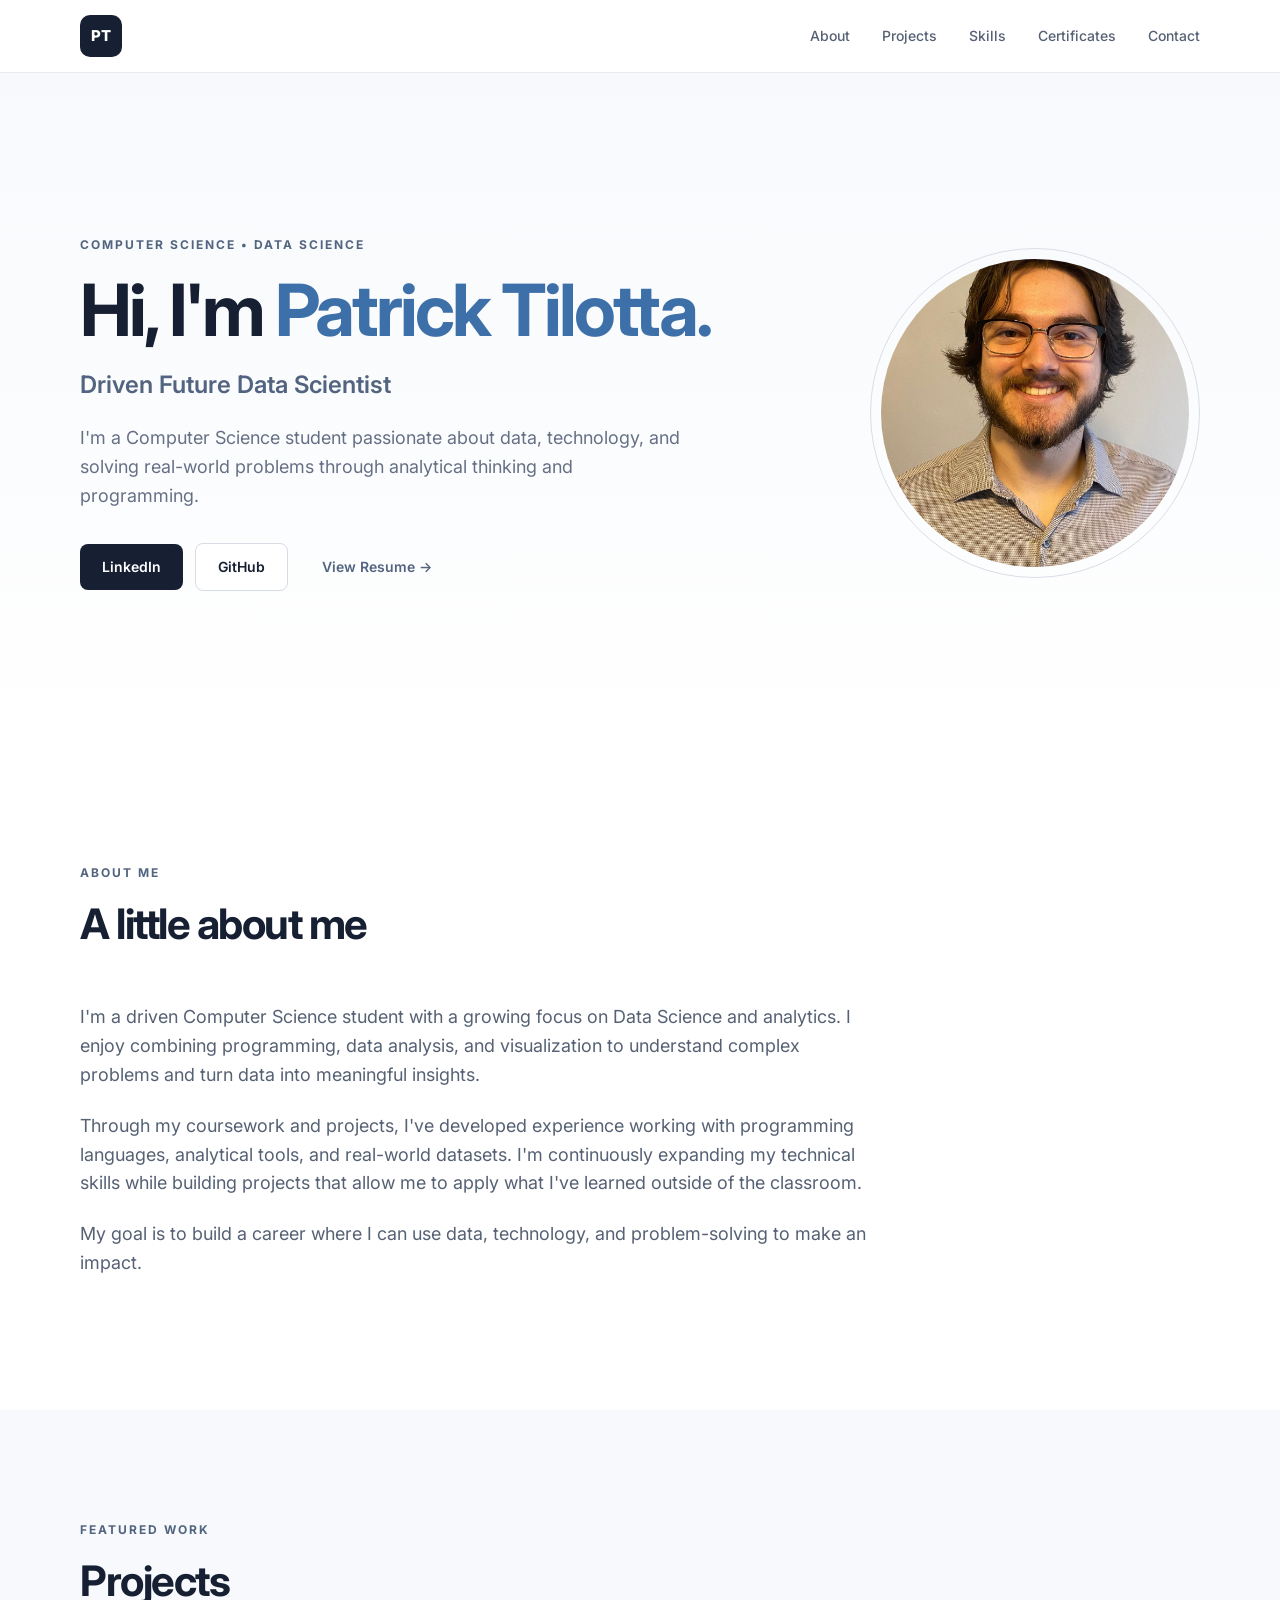
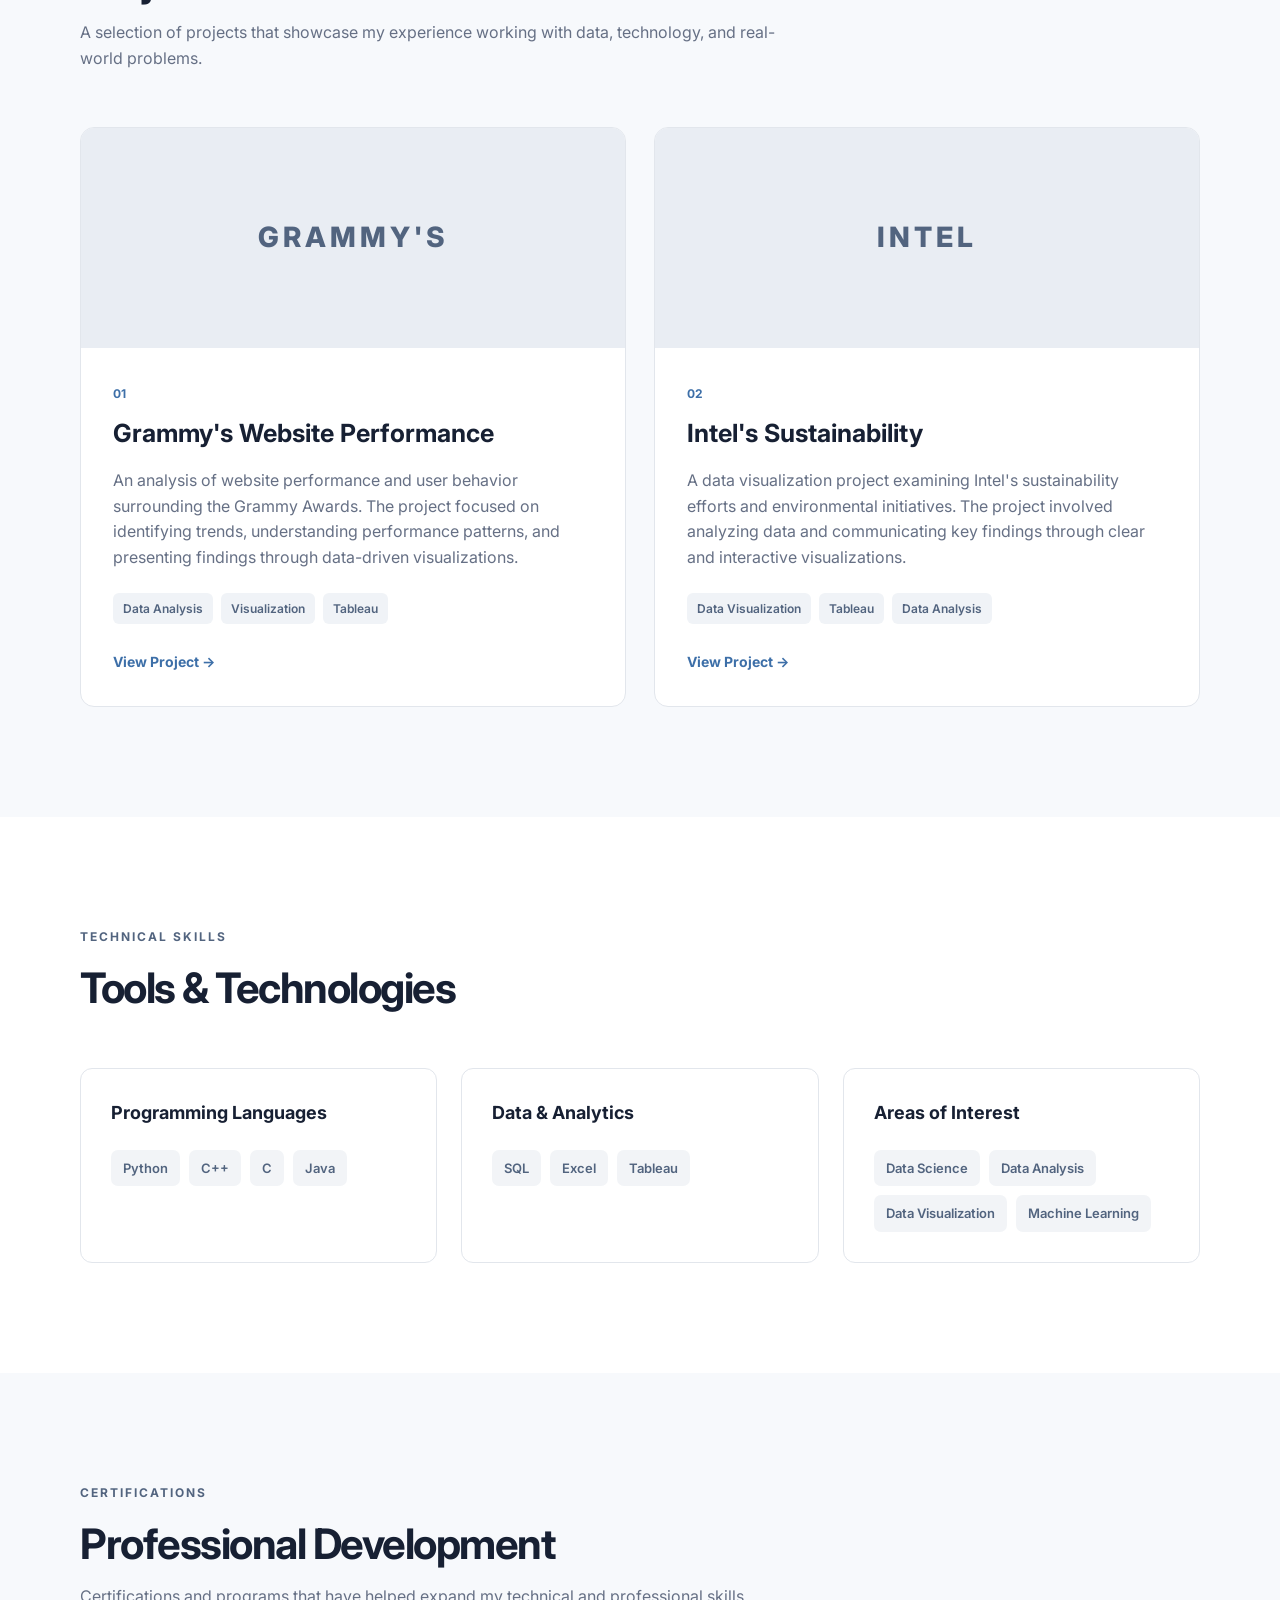
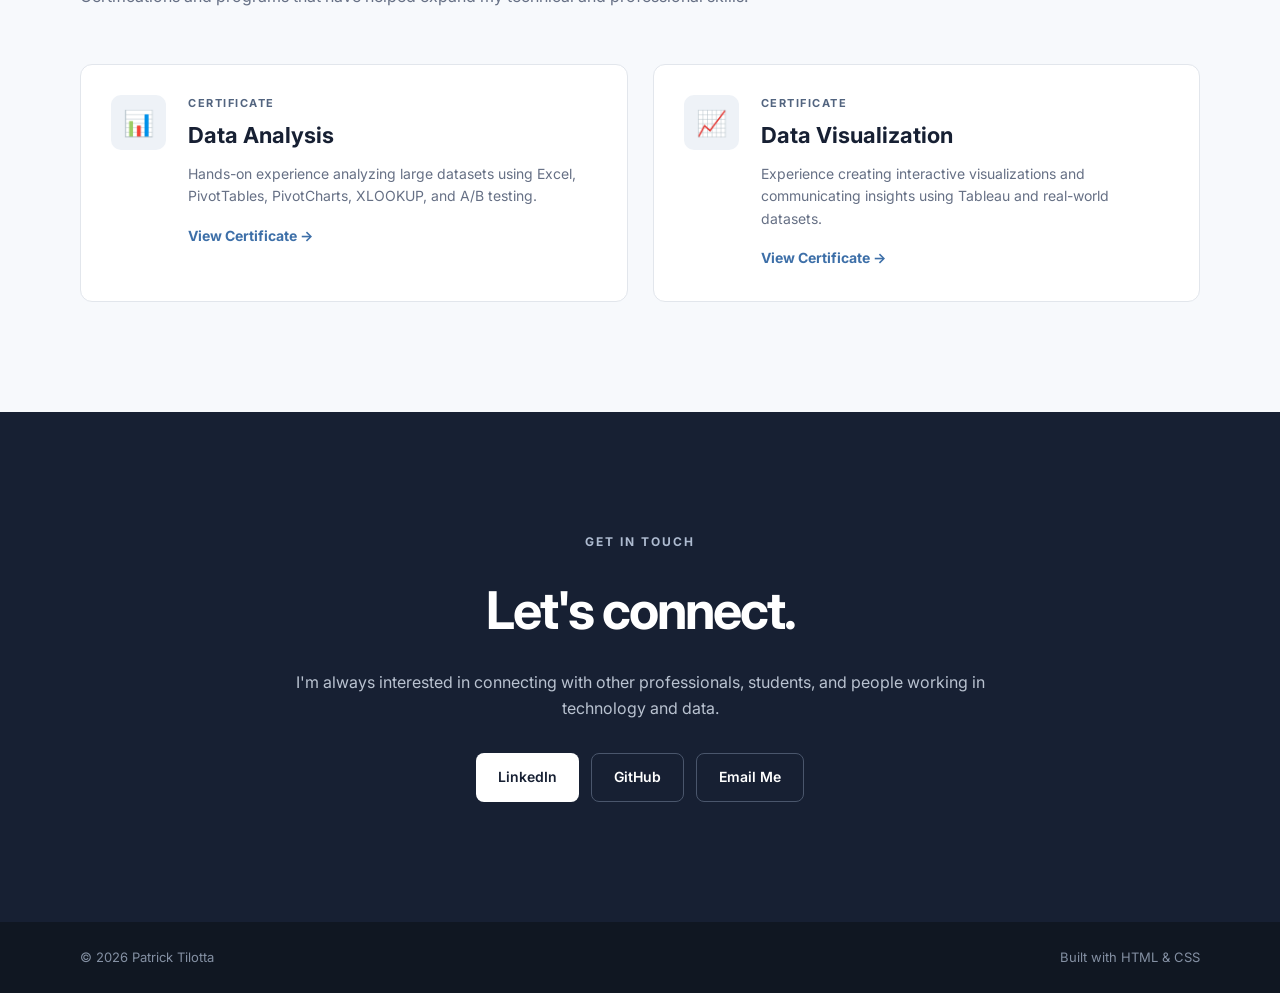
==== index.html @ 6b9a6525 "Fixed LinkedIn links" ====
<!DOCTYPE html>
<html lang="en">
<head>
    <meta charset="UTF-8">
    <meta name="viewport" content="width=device-width, initial-scale=1.0">

    <title>Patrick Tilotta | Future Data Scientist</title>

    <link rel="stylesheet" href="styles.css">

    <!-- Google Font -->
    <link rel="preconnect" href="https://fonts.googleapis.com">
    <link rel="preconnect" href="https://fonts.gstatic.com" crossorigin>
    <link
        href="https://fonts.googleapis.com/css2?family=Inter:wght@400;500;600;700;800&display=swap"
        rel="stylesheet"
    >
</head>

<body>

    <!-- ================= NAVIGATION ================= -->

    <header class="navbar">
        <div class="container nav-container">

            <a href="#home" class="logo">
                PT
            </a>

            <nav>
                <a href="#about">About</a>
                <a href="#projects">Projects</a>
                <a href="#skills">Skills</a>
                <a href="#certificates">Certificates</a>
                <a href="#contact">Contact</a>
            </nav>

        </div>
    </header>


    <main>

        <!-- ================= HERO ================= -->

        <section id="home" class="hero">

            <div class="container hero-container">

                <div class="hero-text">

                    <p class="eyebrow">
                        COMPUTER SCIENCE • DATA SCIENCE
                    </p>

                    <h1>
                        Hi, I'm <span>Patrick Tilotta.</span>
                    </h1>

                    <h2>
                        Driven Future Data Scientist
                    </h2>

                    <p class="hero-description">
                        I'm a Computer Science student passionate about data,
                        technology, and solving real-world problems through
                        analytical thinking and programming.
                    </p>

                    <div class="hero-buttons">

                        <a
                            href="https://www.linkedin.com/in/patrick-louis-tilotta/"
                            target="_blank"
                            class="button primary-button"
                        >
                            LinkedIn
                        </a>

                        <a
                            href="https://github.com/PattyPrograms"
                            target="_blank"
                            class="button secondary-button"
                        >
                            GitHub
                        </a>

                        <a
                            href="YOUR_RESUME_FILE_HERE"
                            target="_blank"
                            class="button text-button"
                        >
                            View Resume →
                        </a>

                    </div>

                </div>


                <!-- PROFILE PHOTO -->

                <div class="profile-container">

                    <div class="profile-ring">

                        <img
                            src="linkedin_Profile_pic.jpg"
                            alt="Patrick Tilotta"
                            class="profile-picture"
                        >

                    </div>

                </div>

            </div>

        </section>


        <!-- ================= ABOUT ================= -->

        <section id="about" class="section">

            <div class="container">

                <div class="section-heading">
                    <p class="section-label">ABOUT ME</p>
                    <h2>A little about me</h2>
                </div>

                <div class="about-content">

                    <p>
                        I'm a driven Computer Science student with a growing
                        focus on Data Science and analytics. I enjoy combining
                        programming, data analysis, and visualization to
                        understand complex problems and turn data into
                        meaningful insights.
                    </p>

                    <p>
                        Through my coursework and projects, I've developed
                        experience working with programming languages,
                        analytical tools, and real-world datasets. I'm
                        continuously expanding my technical skills while
                        building projects that allow me to apply what I've
                        learned outside of the classroom.
                    </p>

                    <p>
                        My goal is to build a career where I can use data,
                        technology, and problem-solving to make an impact.
                    </p>

                </div>

            </div>

        </section>


        <!-- ================= PROJECTS ================= -->

        <section id="projects" class="section projects-section">

            <div class="container">

                <div class="section-heading">

                    <p class="section-label">FEATURED WORK</p>

                    <h2>Projects</h2>

                    <p>
                        A selection of projects that showcase my experience
                        working with data, technology, and real-world problems.
                    </p>

                </div>


                <div class="projects-grid">

                    <!-- PROJECT 1 -->

                    <article class="project-card">

                        <div class="project-image">
                            <div class="project-placeholder">
                                GRAMMY'S
                            </div>
                        </div>

                        <div class="project-content">

                            <span class="project-number">
                                01
                            </span>

                            <h3>
                                Grammy's Website Performance
                            </h3>

                            <p>
                                An analysis of website performance and user
                                behavior surrounding the Grammy Awards.
                                The project focused on identifying trends,
                                understanding performance patterns, and
                                presenting findings through data-driven
                                visualizations.
                            </p>

                            <div class="project-tags">
                                <span>Data Analysis</span>
                                <span>Visualization</span>
                                <span>Tableau</span>
                            </div>

                            <a
                                href="https://1drv.ms/x/c/7c292b704f05200e/IQBtS-e2HvySTpnbSXhNe15jAV7fnZGqDgHYlkeS0c-0PRA?e=Dptwmh"
                                target="_blank"
                                class="project-link"
                            >
                                View Project →
                            </a>

                        </div>

                    </article>


                    <!-- PROJECT 2 -->

                    <article class="project-card">

                        <div class="project-image">
                            <div class="project-placeholder">
                                INTEL
                            </div>
                        </div>

                        <div class="project-content">

                            <span class="project-number">
                                02
                            </span>

                            <h3>
                                Intel's Sustainability
                            </h3>

                            <p>
                                A data visualization project examining Intel's
                                sustainability efforts and environmental
                                initiatives. The project involved analyzing
                                data and communicating key findings through
                                clear and interactive visualizations.
                            </p>

                            <div class="project-tags">
                                <span>Data Visualization</span>
                                <span>Tableau</span>
                                <span>Data Analysis</span>
                            </div>

                            <a
                                href="YOUR_INTEL_PROJECT_LINK_HERE"
                                target="_blank"
                                class="project-link"
                            >
                                View Project →
                            </a>

                        </div>

                    </article>

                </div>

            </div>

        </section>


        <!-- ================= SKILLS ================= -->

        <section id="skills" class="section">

            <div class="container">

                <div class="section-heading">

                    <p class="section-label">
                        TECHNICAL SKILLS
                    </p>

                    <h2>Tools & Technologies</h2>

                </div>


                <div class="skills-grid">

                    <div class="skill-category">

                        <h3>Programming Languages</h3>

                        <div class="skill-list">
                            <span>Python</span>
                            <span>C++</span>
                            <span>C</span>
                            <span>Java</span>
                        </div>

                    </div>


                    <div class="skill-category">

                        <h3>Data & Analytics</h3>

                        <div class="skill-list">
                            <span>SQL</span>
                            <span>Excel</span>
                            <span>Tableau</span>
                        </div>

                    </div>


                    <div class="skill-category">

                        <h3>Areas of Interest</h3>

                        <div class="skill-list">
                            <span>Data Science</span>
                            <span>Data Analysis</span>
                            <span>Data Visualization</span>
                            <span>Machine Learning</span>
                        </div>

                    </div>

                </div>

            </div>

        </section>


        <!-- ================= CERTIFICATES ================= -->

        <section id="certificates" class="section certificates-section">

            <div class="container">

                <div class="section-heading">

                    <p class="section-label">
                        CERTIFICATIONS
                    </p>

                    <h2>Professional Development</h2>

                    <p>
                        Certifications and programs that have helped expand
                        my technical and professional skills.
                    </p>

                </div>


                <div class="certificates-grid">

                    <!-- DATA ANALYSIS -->

                    <div class="certificate-card">

                        <div class="certificate-icon">
                            📊
                        </div>

                        <div>

                            <p class="certificate-type">
                                CERTIFICATE
                            </p>

                            <h3>
                                Data Analysis
                            </h3>

                            <p>
                                Hands-on experience analyzing large datasets
                                using Excel, PivotTables, PivotCharts,
                                XLOOKUP, and A/B testing.
                            </p>

                            <a
                                href="https://www.credential.net/d4e550ae-9095-40c3-ad6a-86f4d28a4209#acc.Ol52i86j"
                                target="_blank"
                                class="certificate-link"
                            >
                                View Certificate →
                            </a>

                        </div>

                    </div>


                    <!-- DATA VISUALIZATION -->

                    <div class="certificate-card">

                        <div class="certificate-icon">
                            📈
                        </div>

                        <div>

                            <p class="certificate-type">
                                CERTIFICATE
                            </p>

                            <h3>
                                Data Visualization
                            </h3>

                            <p>
                                Experience creating interactive visualizations
                                and communicating insights using Tableau and
                                real-world datasets.
                            </p>

                            <a
                                href="https://www.credential.net/2d4aed6c-afa8-4601-994d-ef4af32f390b#acc.orkwEZ9m"
                                target="_blank"
                                class="certificate-link"
                            >
                                View Certificate →
                            </a>

                        </div>

                    </div>

                </div>

            </div>

        </section>


        <!-- ================= CONTACT ================= -->

        <section id="contact" class="contact-section">

            <div class="container contact-container">

                <p class="section-label">
                    GET IN TOUCH
                </p>

                <h2>
                    Let's connect.
                </h2>

                <p>
                    I'm always interested in connecting with other
                    professionals, students, and people working in
                    technology and data.
                </p>

                <div class="contact-buttons">

                    <a
                        href="https://www.linkedin.com/in/patrick-louis-tilotta/"
                        target="_blank"
                        class="button primary-button"
                    >
                        LinkedIn
                    </a>

                    <a
                        href="https://github.com/PattyPrograms"
                        target="_blank"
                        class="button secondary-button"
                    >
                        GitHub
                    </a>

                    <a
                        href="mailto:patricktilotta15@gmail.com"
                        class="button secondary-button"
                    >
                        Email Me
                    </a>

                </div>

            </div>

        </section>

    </main>


    <!-- ================= FOOTER ================= -->

    <footer>

        <div class="container footer-container">

            <p>
                © 2026 Patrick Tilotta
            </p>

            <p>
                Built with HTML & CSS
            </p>

        </div>

    </footer>


</body>
</html>
---- styles.css ----
/* =========================================
   GENERAL
========================================= */

* {
    margin: 0;
    padding: 0;
    box-sizing: border-box;
}

html {
    scroll-behavior: smooth;
}

body {
    font-family: "Inter", sans-serif;
    background: #ffffff;
    color: #172033;
    line-height: 1.6;
}

.container {
    width: min(1120px, 90%);
    margin: 0 auto;
}

a {
    text-decoration: none;
    color: inherit;
}


/* =========================================
   NAVIGATION
========================================= */

.navbar {
    position: sticky;
    top: 0;
    z-index: 1000;

    background: rgba(255, 255, 255, 0.95);
    backdrop-filter: blur(10px);

    border-bottom: 1px solid #e8ebf0;
}

.nav-container {
    height: 72px;

    display: flex;
    align-items: center;
    justify-content: space-between;
}

.logo {
    width: 42px;
    height: 42px;

    display: flex;
    align-items: center;
    justify-content: center;

    background: #172033;
    color: white;

    border-radius: 10px;

    font-size: 15px;
    font-weight: 800;
}

.navbar nav {
    display: flex;
    gap: 32px;
}

.navbar nav a {
    font-size: 14px;
    font-weight: 500;

    color: #566174;

    transition: 0.2s ease;
}

.navbar nav a:hover {
    color: #172033;
}


/* =========================================
   HERO
========================================= */

.hero {
    min-height: 680px;

    display: flex;
    align-items: center;

    background:
        linear-gradient(
            180deg,
            #f7f9fc 0%,
            #ffffff 100%
        );
}

.hero-container {
    display: flex;
    align-items: center;
    justify-content: space-between;

    gap: 80px;
}

.hero-text {
    max-width: 680px;
}

.eyebrow,
.section-label {
    font-size: 12px;
    font-weight: 700;

    letter-spacing: 2px;

    color: #52647f;

    margin-bottom: 18px;
}

.hero h1 {
    font-size: clamp(44px, 6vw, 72px);
    line-height: 1.05;

    letter-spacing: -3px;

    margin-bottom: 18px;
}

.hero h1 span {
    color: #3d6fa8;
}

.hero h2 {
    font-size: 24px;
    font-weight: 600;

    color: #52647f;

    margin-bottom: 20px;
}

.hero-description {
    max-width: 600px;

    font-size: 18px;

    color: #667085;

    margin-bottom: 32px;
}

.hero-buttons {
    display: flex;
    align-items: center;
    flex-wrap: wrap;

    gap: 12px;
}


/* =========================================
   BUTTONS
========================================= */

.button {
    display: inline-flex;

    align-items: center;
    justify-content: center;

    padding: 12px 22px;

    border-radius: 8px;

    font-size: 14px;
    font-weight: 600;

    transition: 0.2s ease;
}

.primary-button {
    background: #172033;
    color: white;
}

.primary-button:hover {
    transform: translateY(-2px);
    background: #27344d;
}

.secondary-button {
    border: 1px solid #d7dce4;
    background: white;
}

.secondary-button:hover {
    transform: translateY(-2px);
    border-color: #172033;
}

.text-button {
    color: #52647f;
}

.text-button:hover {
    color: #172033;
}


/* =========================================
   PROFILE PHOTO
========================================= */

.profile-container {
    flex-shrink: 0;
}

.profile-ring {
    width: 330px;
    height: 330px;

    padding: 10px;

    border: 1px solid #d9dee7;

    border-radius: 50%;
}

.profile-picture {
    width: 100%;
    height: 100%;

    object-fit: cover;

    border-radius: 50%;

    background: #e9edf3;
}


/* =========================================
   SECTIONS
========================================= */

.section {
    padding: 110px 0;
}

.section-heading {
    max-width: 700px;

    margin-bottom: 55px;
}

.section-heading h2 {
    font-size: 42px;

    line-height: 1.15;

    letter-spacing: -1.5px;

    margin-bottom: 15px;
}

.section-heading > p:not(.section-label) {
    color: #667085;
}


/* =========================================
   ABOUT
========================================= */

.about-content {
    max-width: 800px;

    font-size: 18px;

    color: #566174;
}

.about-content p {
    margin-bottom: 22px;
}


/* =========================================
   PROJECTS
========================================= */

.projects-section {
    background: #f7f9fc;
}

.projects-grid {
    display: grid;

    grid-template-columns: repeat(2, 1fr);

    gap: 28px;
}

.project-card {
    background: white;

    border: 1px solid #e2e6ec;

    border-radius: 14px;

    overflow: hidden;

    transition: 0.25s ease;
}

.project-card:hover {
    transform: translateY(-5px);

    border-color: #cdd4df;

    box-shadow: 0 15px 35px rgba(23, 32, 51, 0.08);
}

.project-image {
    height: 220px;

    background: #e9edf3;

    display: flex;
    align-items: center;
    justify-content: center;
}

.project-placeholder {
    font-size: 28px;
    font-weight: 800;

    letter-spacing: 4px;

    color: #52647f;
}

.project-content {
    padding: 32px;
}

.project-number {
    font-size: 12px;

    font-weight: 700;

    color: #3d6fa8;
}

.project-content h3 {
    font-size: 25px;

    margin: 8px 0 15px;
}

.project-content p {
    color: #667085;

    margin-bottom: 22px;
}

.project-tags {
    display: flex;

    flex-wrap: wrap;

    gap: 8px;

    margin-bottom: 25px;
}

.project-tags span {
    padding: 6px 10px;

    background: #f0f3f7;

    border-radius: 6px;

    font-size: 12px;

    font-weight: 600;

    color: #52647f;
}

.project-link,
.certificate-link {
    font-size: 14px;

    font-weight: 700;

    color: #3d6fa8;
}

.project-link:hover,
.certificate-link:hover {
    text-decoration: underline;
}


/* =========================================
   SKILLS
========================================= */

.skills-grid {
    display: grid;

    grid-template-columns: repeat(3, 1fr);

    gap: 24px;
}

.skill-category {
    padding: 30px;

    border: 1px solid #e2e6ec;

    border-radius: 12px;
}

.skill-category h3 {
    font-size: 18px;

    margin-bottom: 22px;
}

.skill-list {
    display: flex;

    flex-wrap: wrap;

    gap: 9px;
}

.skill-list span {
    padding: 8px 12px;

    border-radius: 7px;

    background: #f2f4f7;

    font-size: 13px;

    font-weight: 600;

    color: #52647f;
}


/* =========================================
   CERTIFICATES
========================================= */

.certificates-section {
    background: #f7f9fc;
}

.certificates-grid {
    display: grid;

    grid-template-columns: repeat(2, 1fr);

    gap: 25px;
}

.certificate-card {
    display: flex;

    gap: 22px;

    padding: 30px;

    background: white;

    border: 1px solid #e2e6ec;

    border-radius: 12px;
}

.certificate-icon {
    width: 55px;
    height: 55px;

    flex-shrink: 0;

    display: flex;

    align-items: center;
    justify-content: center;

    background: #eef2f7;

    border-radius: 10px;

    font-size: 25px;
}

.certificate-type {
    font-size: 11px;

    font-weight: 700;

    letter-spacing: 1.5px;

    color: #52647f;

    margin-bottom: 5px;
}

.certificate-card h3 {
    font-size: 22px;

    margin-bottom: 10px;
}

.certificate-card p:not(.certificate-type) {
    color: #667085;

    font-size: 14px;

    margin-bottom: 15px;
}


/* =========================================
   CONTACT
========================================= */

.contact-section {
    padding: 120px 0;

    background: #172033;

    color: white;

    text-align: center;
}

.contact-container {
    max-width: 750px;
}

.contact-section .section-label {
    color: #aebbd0;
}

.contact-section h2 {
    font-size: 52px;

    letter-spacing: -2px;

    margin-bottom: 18px;
}

.contact-section > .container > p:not(.section-label) {
    color: #b9c2d0;

    margin-bottom: 32px;
}

.contact-buttons {
    display: flex;

    justify-content: center;

    flex-wrap: wrap;

    gap: 12px;
}

.contact-section .primary-button {
    background: white;

    color: #172033;
}

.contact-section .secondary-button {
    background: transparent;

    border-color: #4a566c;

    color: white;
}

.contact-section .secondary-button:hover {
    border-color: white;
}


/* =========================================
   FOOTER
========================================= */

footer {
    background: #101722;

    color: #8490a3;

    padding: 25px 0;
}

.footer-container {
    display: flex;

    justify-content: space-between;

    align-items: center;

    font-size: 13px;
}


/* =========================================
   RESPONSIVE DESIGN
========================================= */

@media (max-width: 850px) {

    .navbar nav {
        display: none;
    }

    .hero {
        padding: 80px 0;
    }

    .hero-container {
        flex-direction: column-reverse;

        text-align: center;

        gap: 45px;
    }

    .hero-buttons {
        justify-content: center;
    }

    .profile-ring {
        width: 250px;
        height: 250px;
    }

    .projects-grid,
    .certificates-grid {
        grid-template-columns: 1fr;
    }

    .skills-grid {
        grid-template-columns: 1fr;
    }

    .section-heading {
        margin-bottom: 40px;
    }

}


@media (max-width: 550px) {

    .section {
        padding: 80px 0;
    }

    .hero h1 {
        letter-spacing: -2px;
    }

    .hero h2 {
        font-size: 20px;
    }

    .hero-description {
        font-size: 16px;
    }

    .section-heading h2 {
        font-size: 34px;
    }

    .project-content {
        padding: 25px;
    }

    .certificate-card {
        flex-direction: column;
    }

    .contact-section h2 {
        font-size: 40px;
    }

    .footer-container {
        flex-direction: column;

        gap: 8px;

        text-align: center;
    }

}
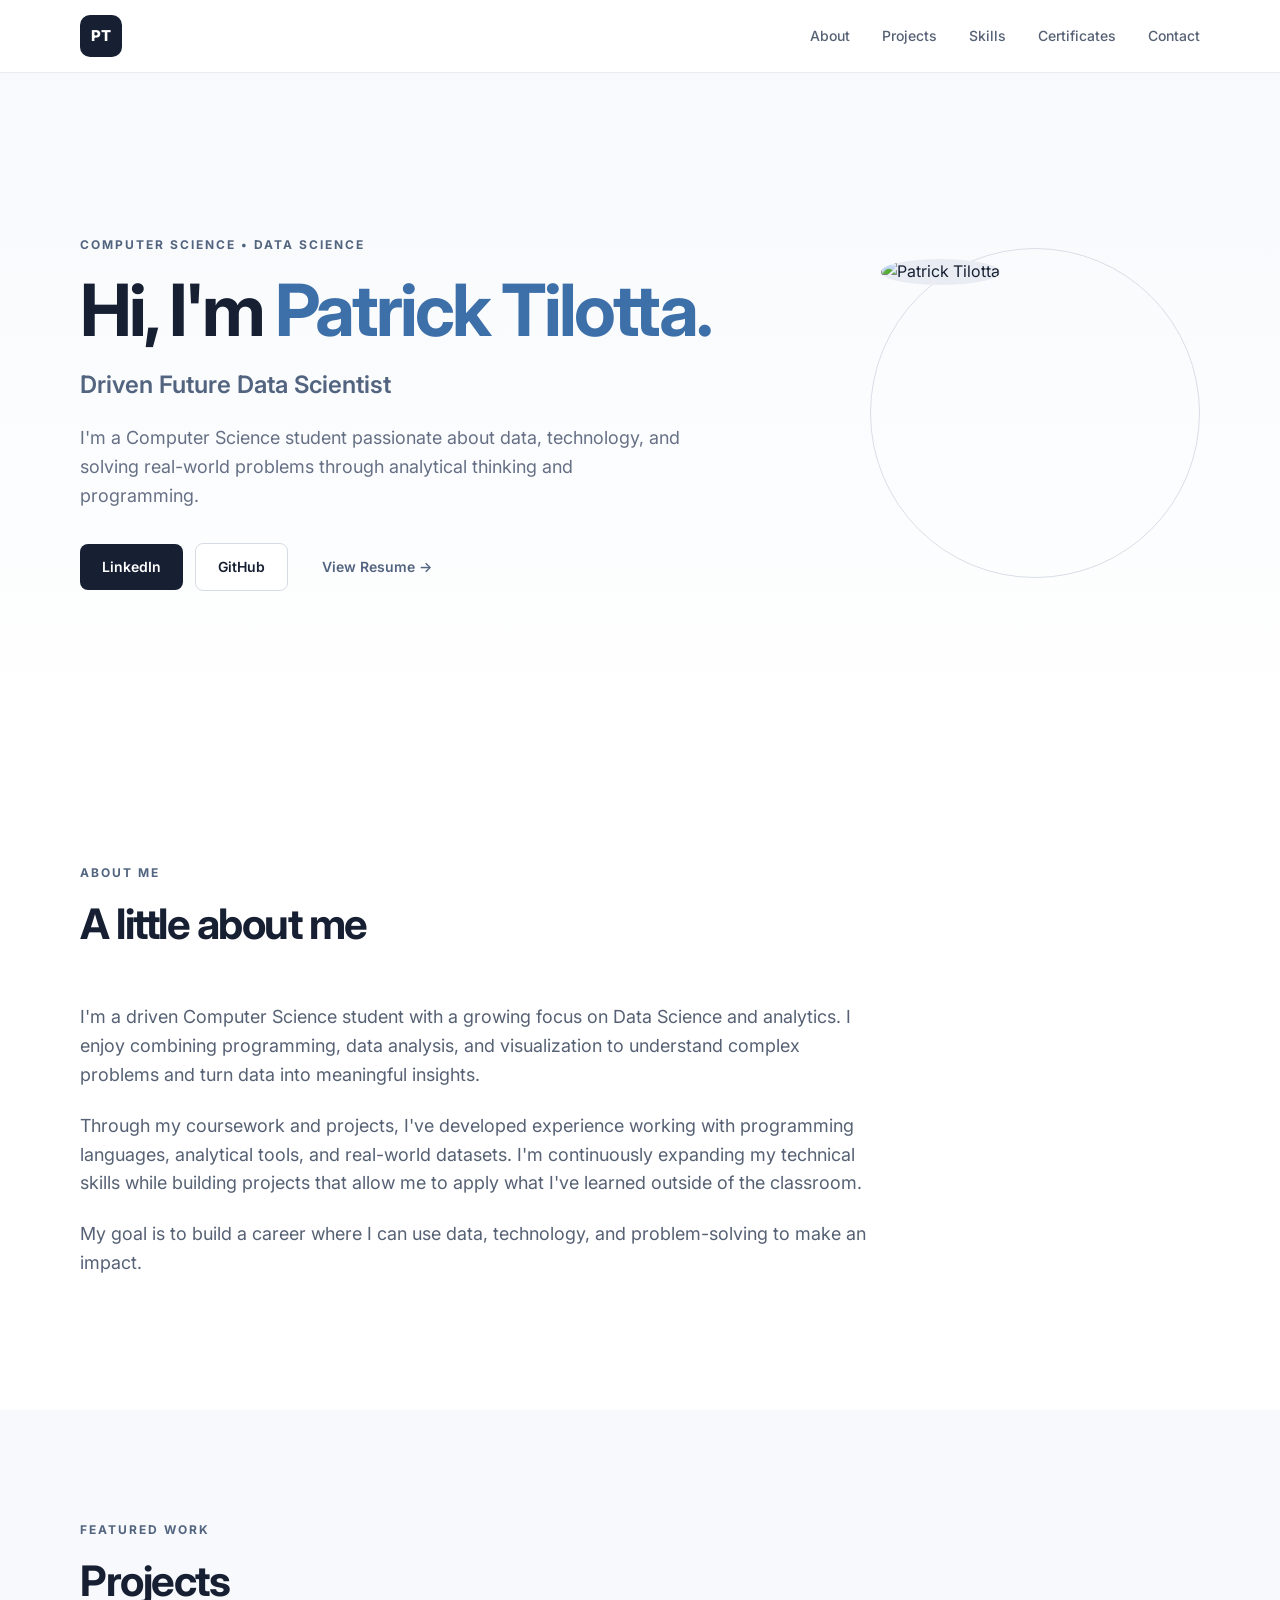
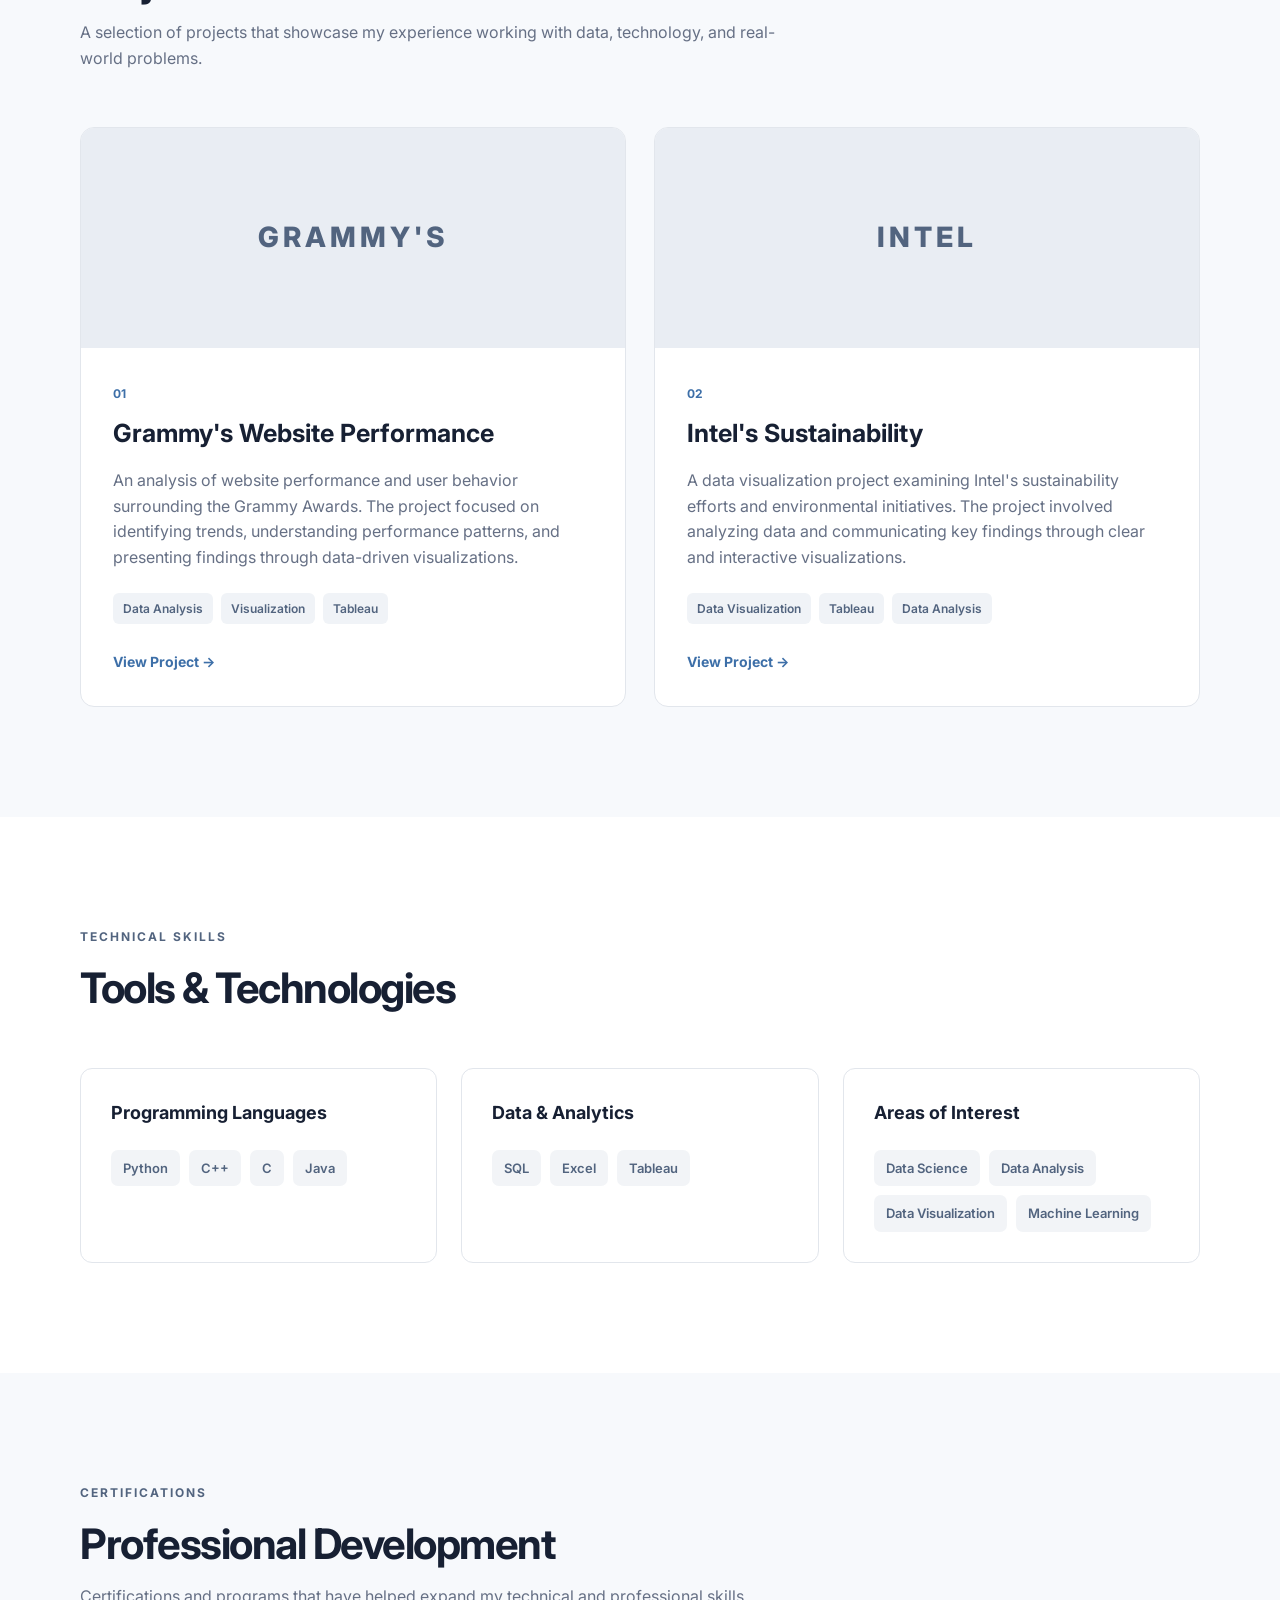
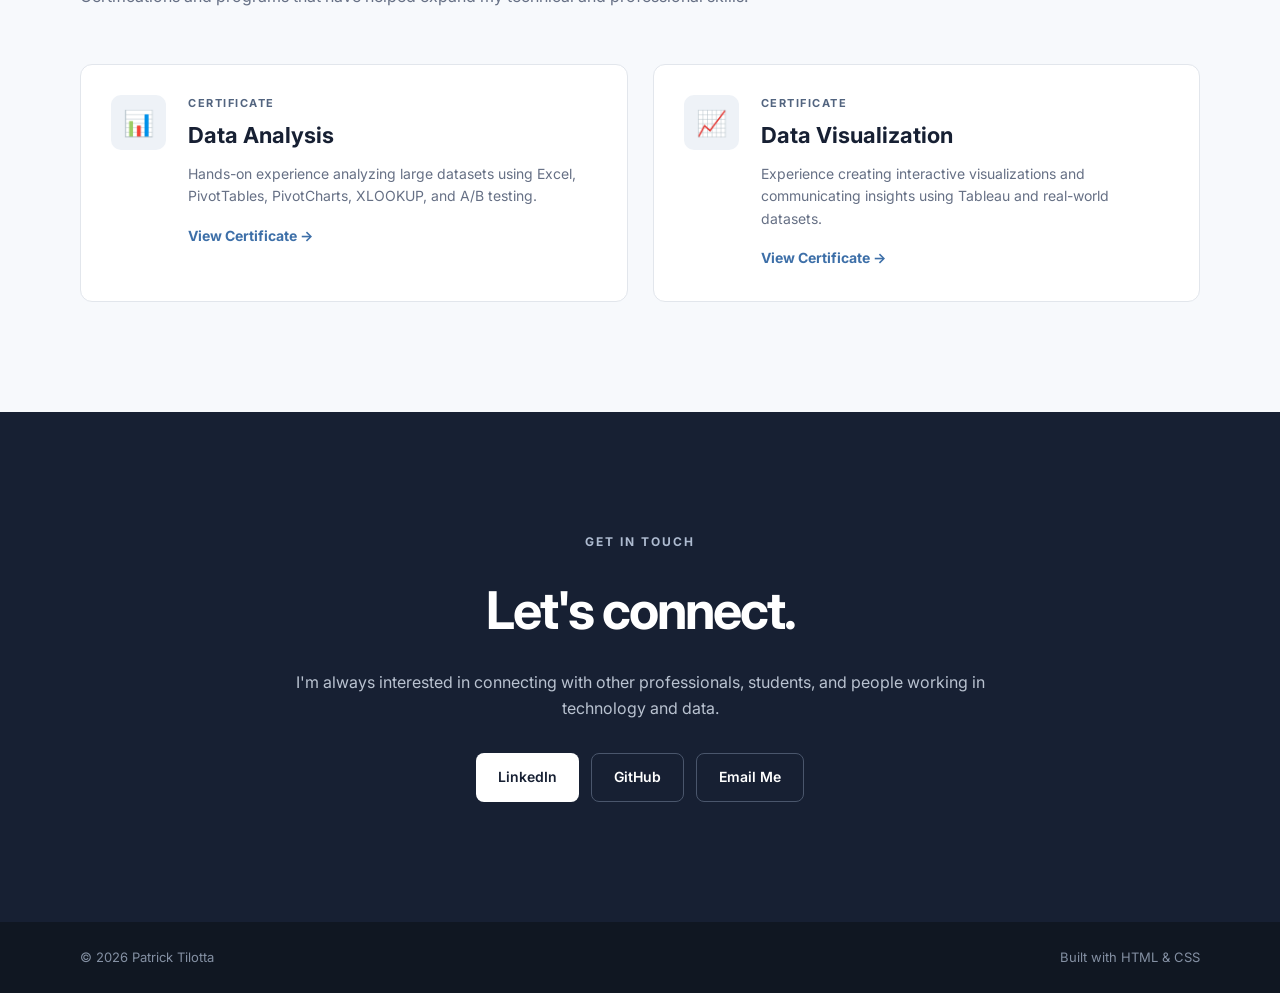
==== commit 9d932a09: "Editing picture attempt1" ====
--- a/index.html
+++ b/index.html
@@ -106,7 +106,7 @@
                     <div class="profile-ring">
 
                         <img
-                            src="linkedin_Profile_pic.jpg"
+                            src="c:\Users\patri\OneDrive\Documents\linked-in-profile-pic-resized-75-75.png"
                             alt="Patrick Tilotta"
                             class="profile-picture"
                         >
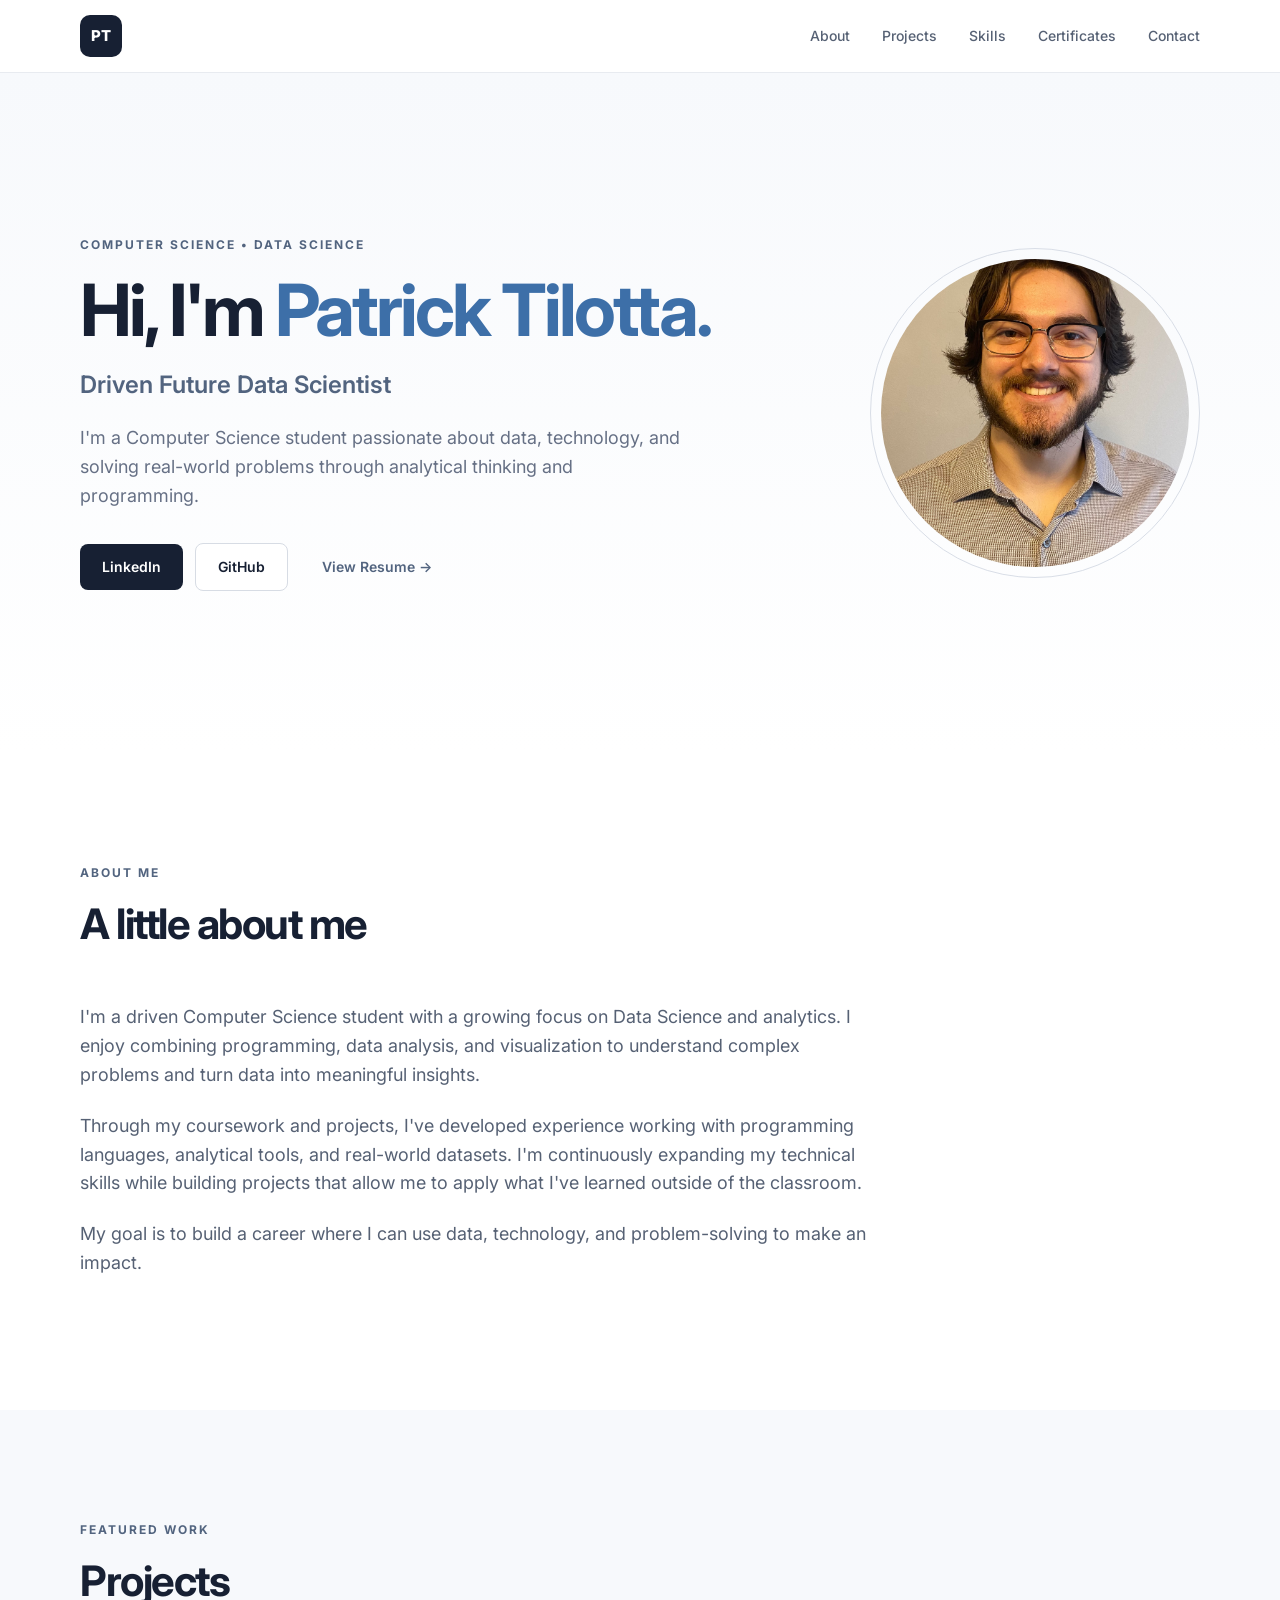
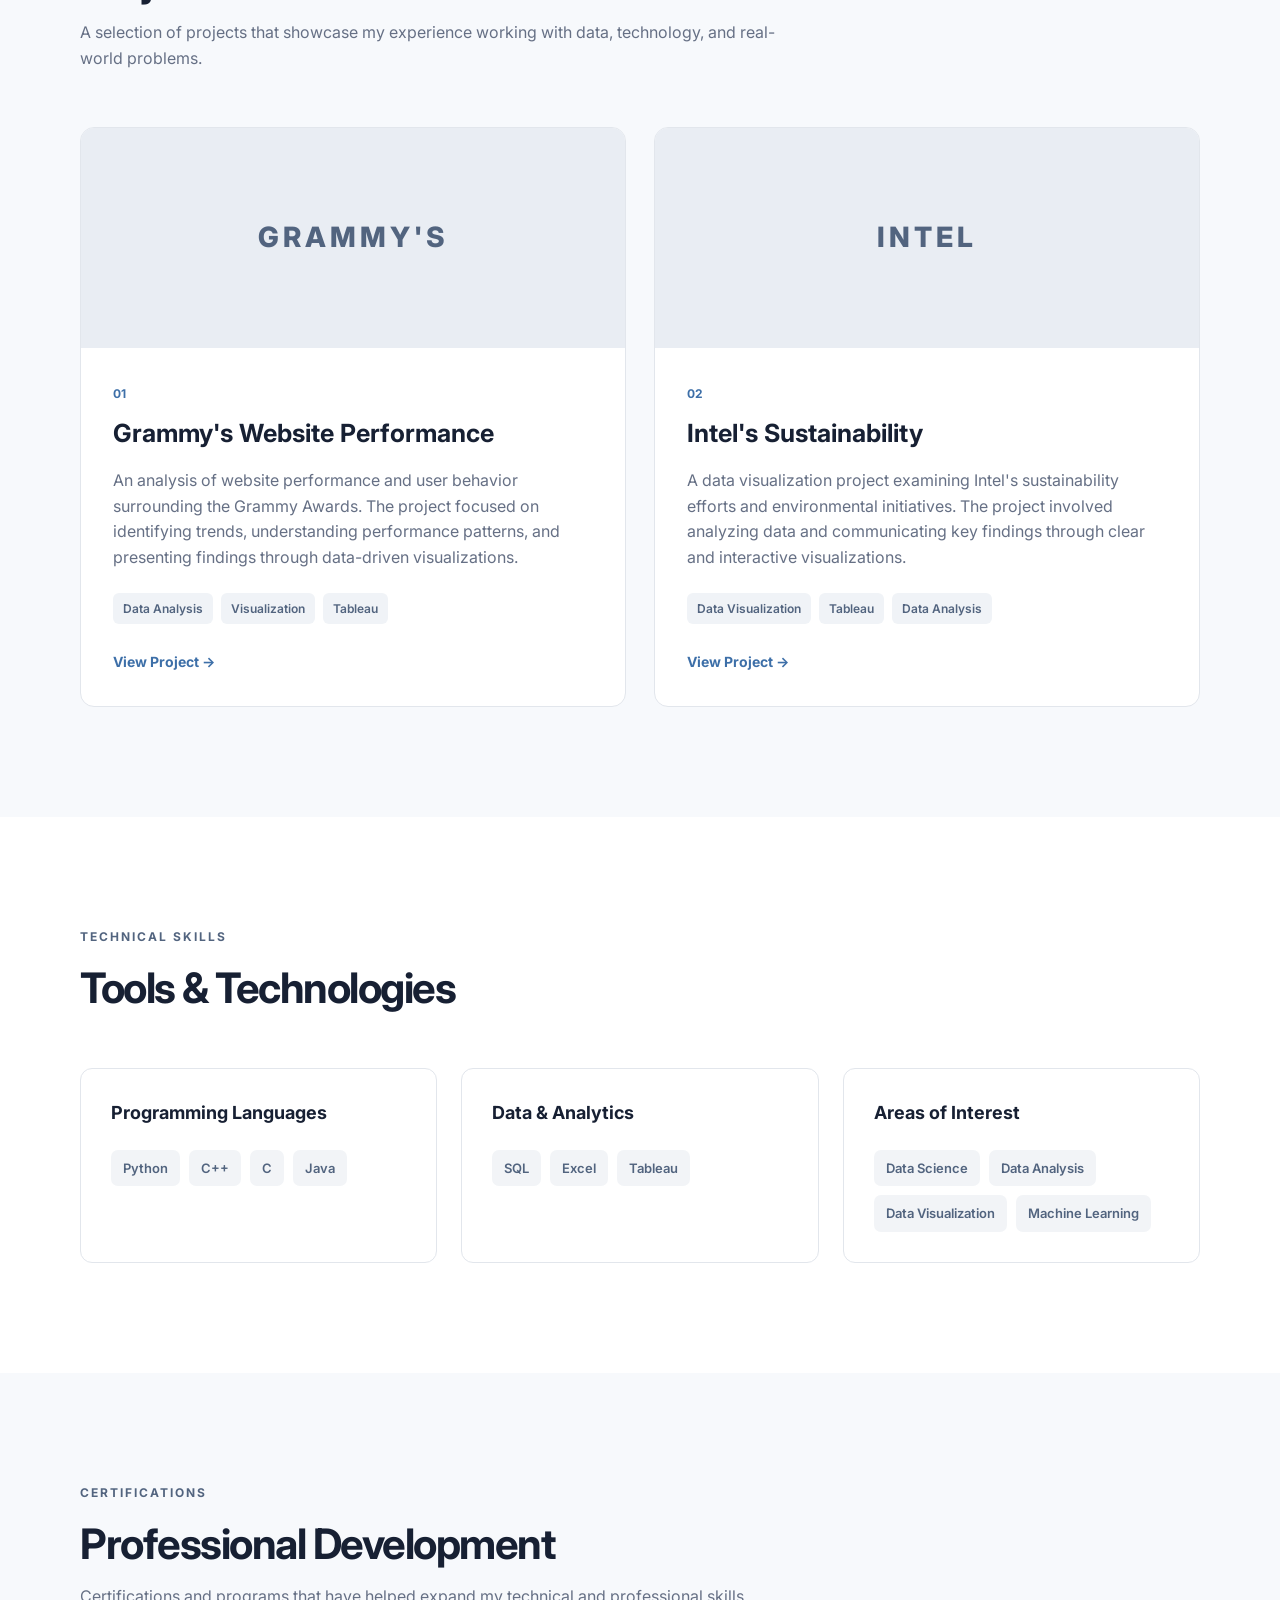
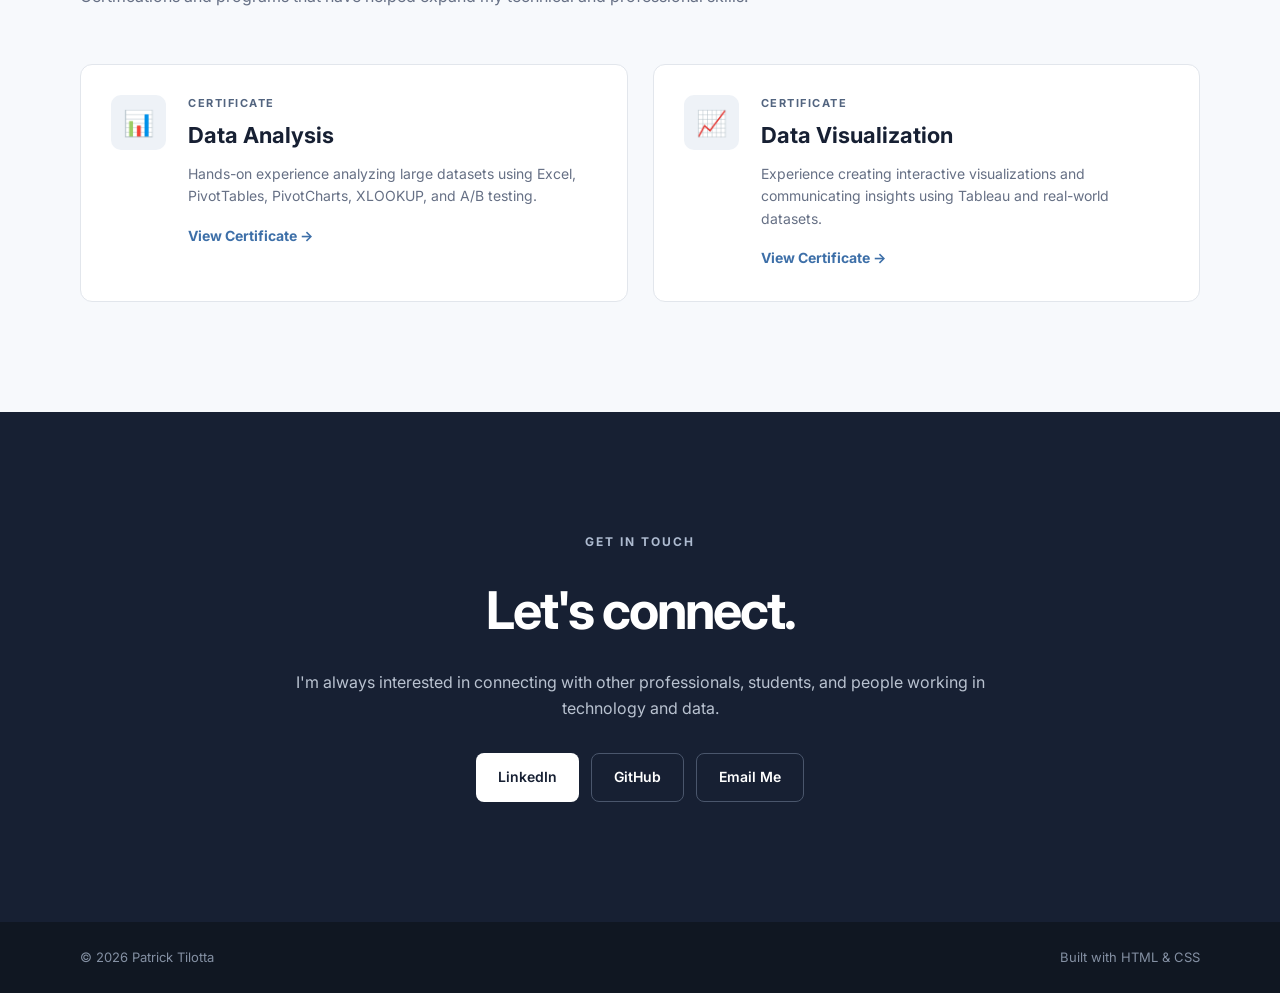
==== commit 358ba570: "Editing picture attempt2" ====
--- a/index.html
+++ b/index.html
@@ -106,7 +106,7 @@
                     <div class="profile-ring">
 
                         <img
-                            src="c:\Users\patri\OneDrive\Documents\linked-in-profile-pic-resized-75-75.png"
+                            src="linked-in-profile-pic-resized-75-75.png"
                             alt="Patrick Tilotta"
                             class="profile-picture"
                         >
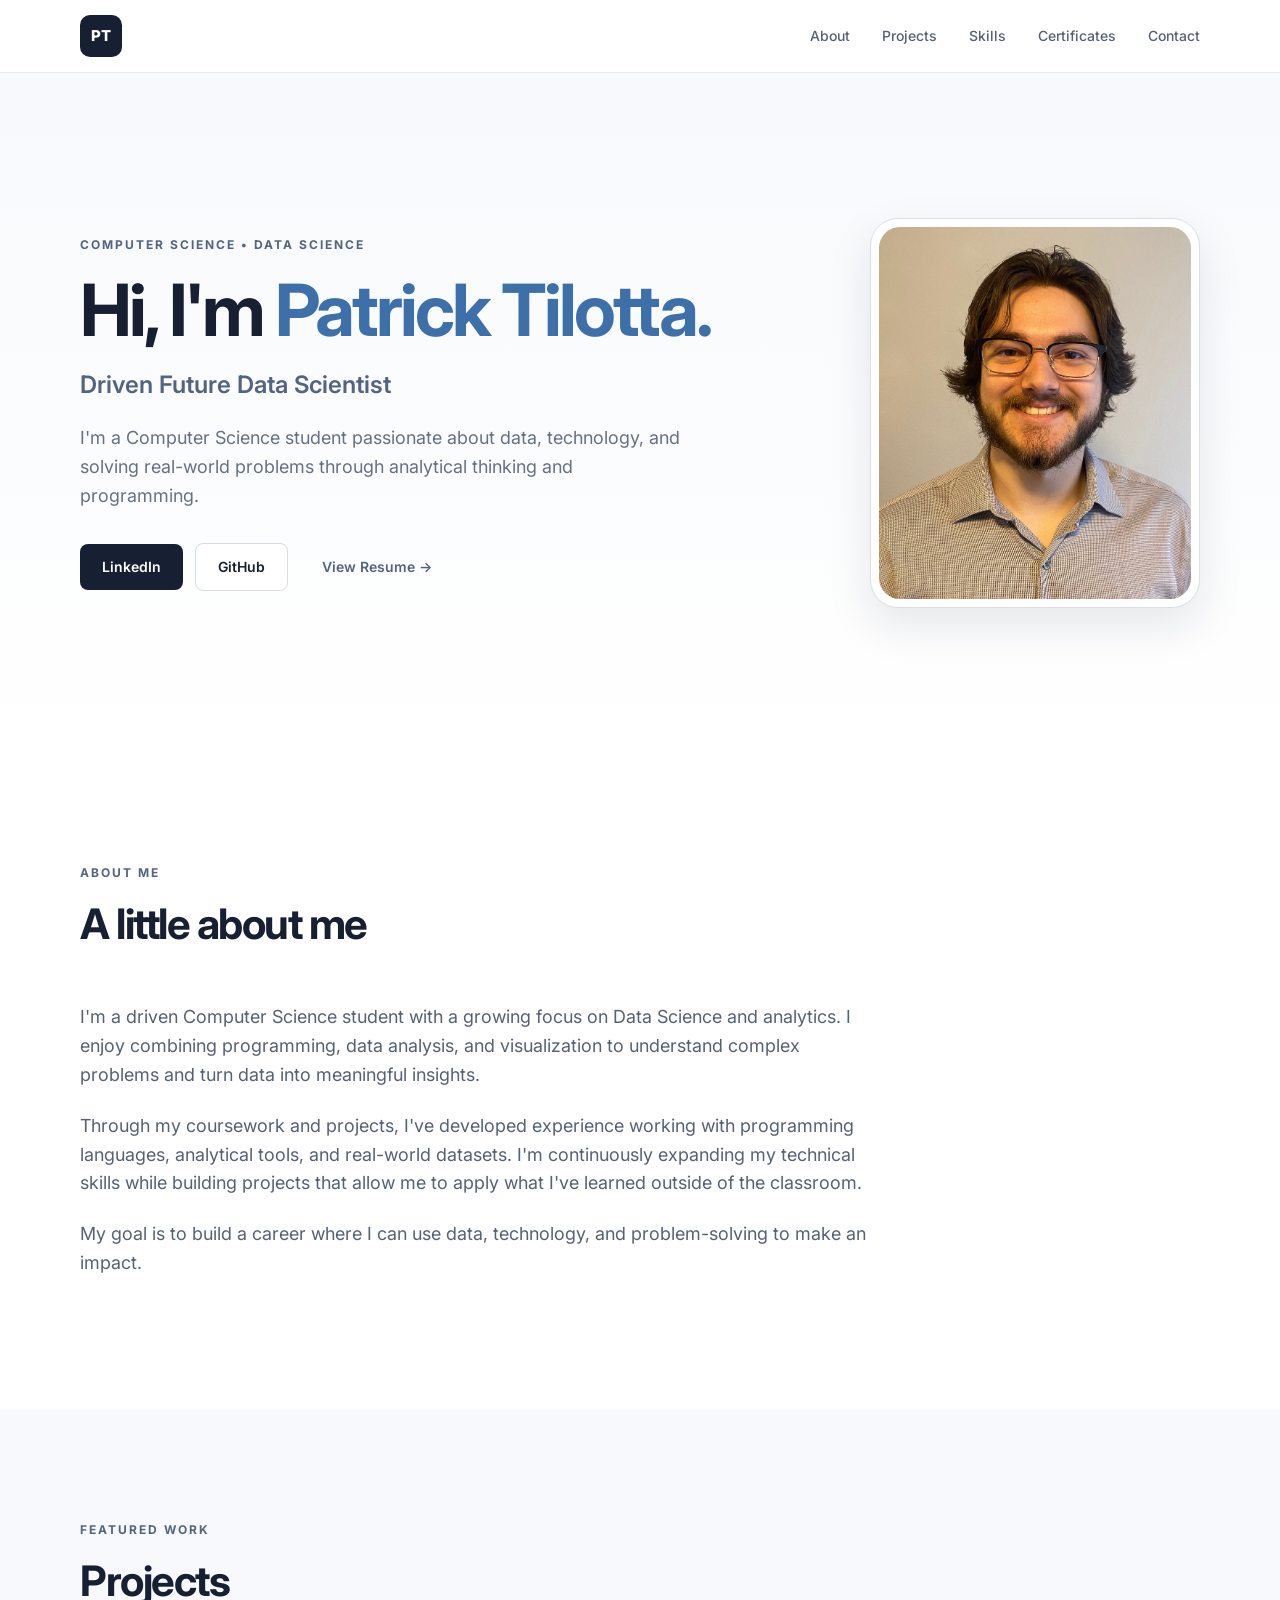
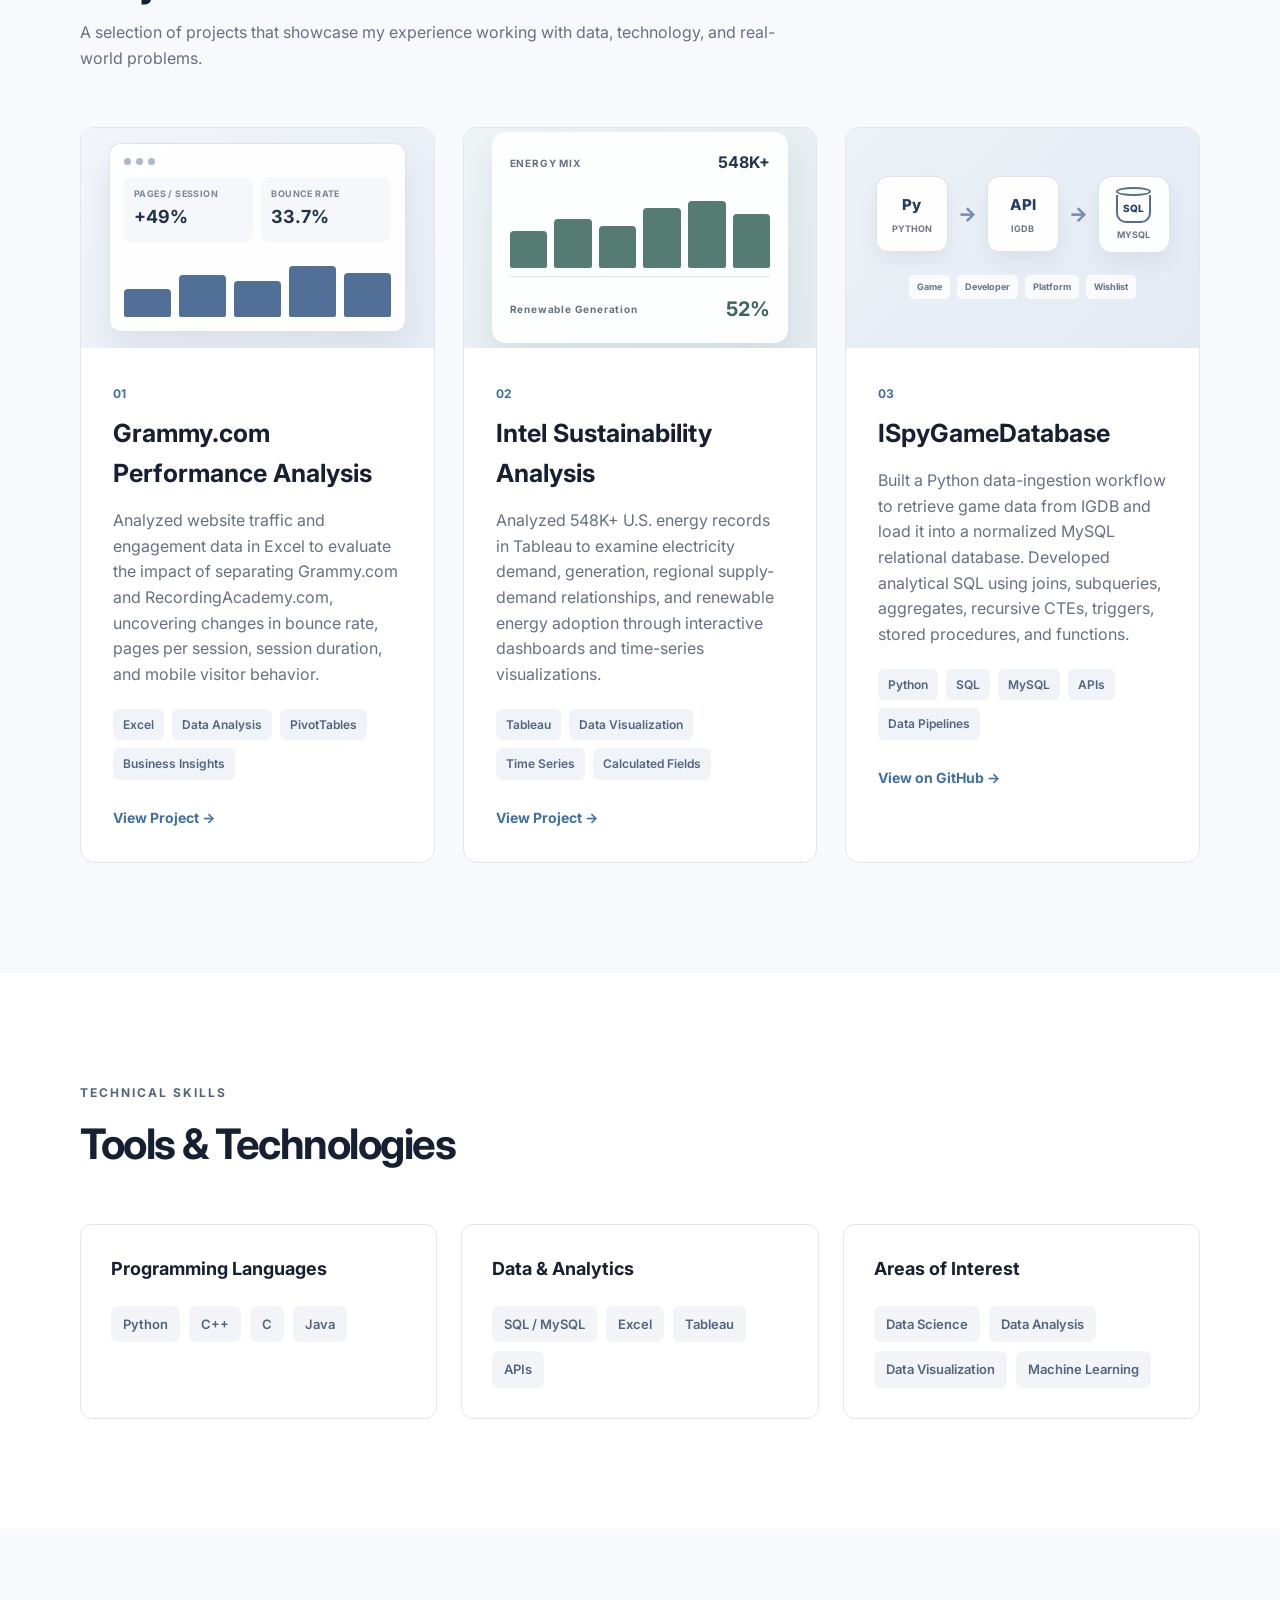
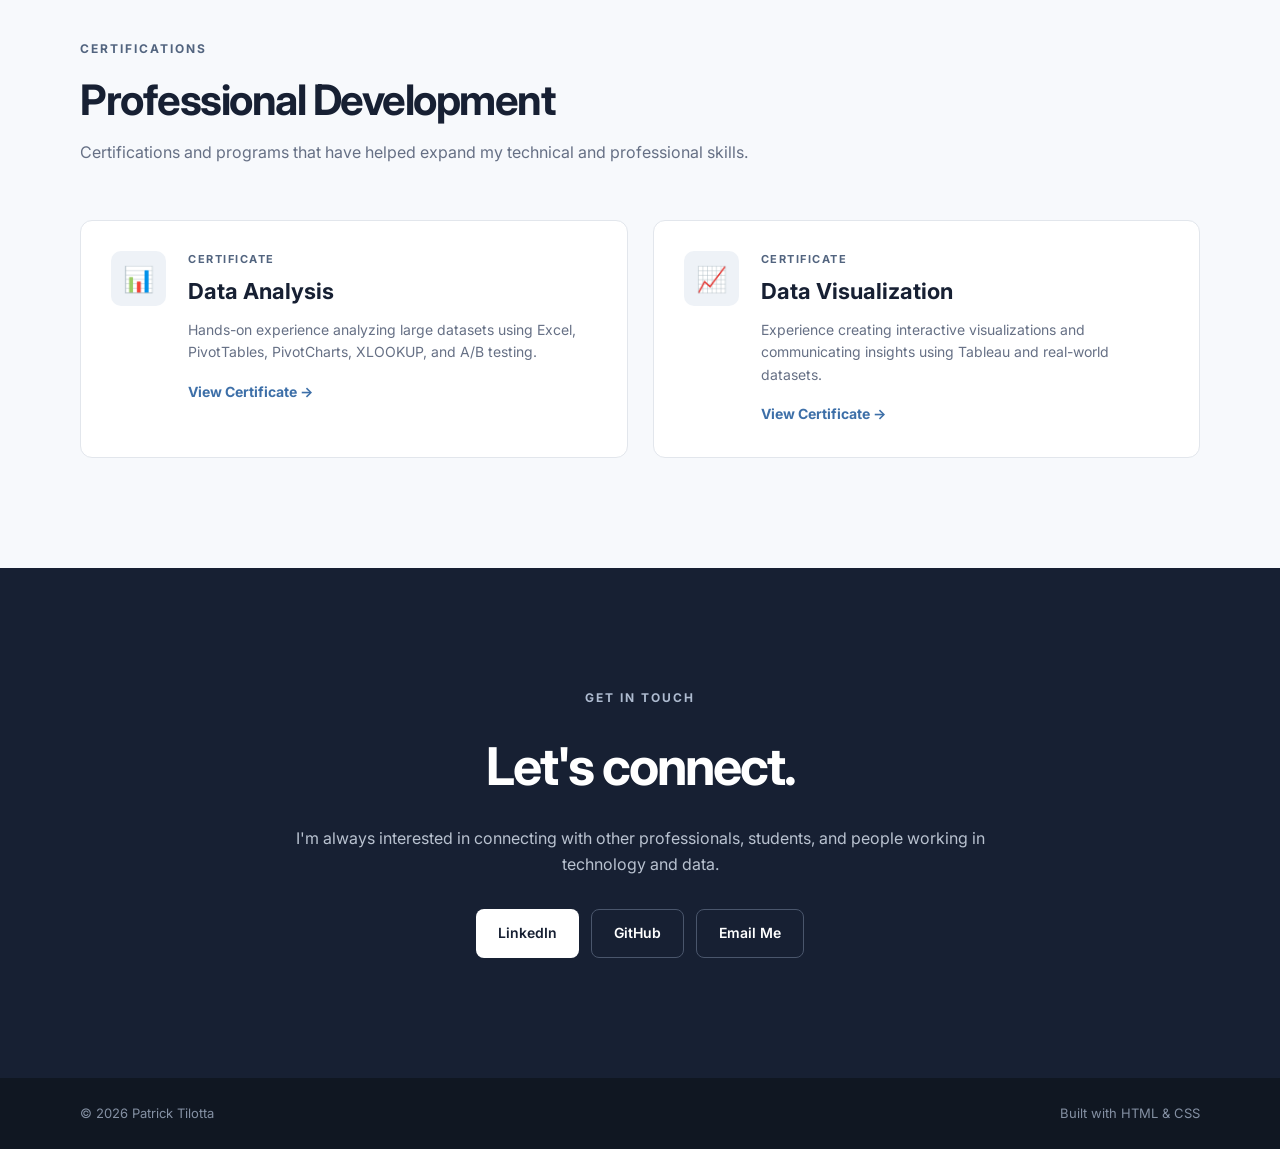
==== commit 0ab091c9: "Updated index, styles. Removed alop jpgs" ====
--- a/index.html
+++ b/index.html
@@ -87,7 +87,7 @@
                         </a>
 
                         <a
-                            href="YOUR_RESUME_FILE_HERE"
+                            href="Patrick_Tilotta_General_Resume.pdf"
                             target="_blank"
                             class="button text-button"
                         >
@@ -188,40 +188,54 @@
 
                     <article class="project-card">
 
-                        <div class="project-image">
-                            <div class="project-placeholder">
-                                GRAMMY'S
+                        <div class="project-image project-visual grammy-visual" aria-hidden="true">
+                            <div class="visual-window">
+                                <div class="visual-window-bar">
+                                    <span></span><span></span><span></span>
+                                </div>
+                                <div class="metric-row">
+                                    <div class="metric-card">
+                                        <small>Pages / Session</small>
+                                        <strong>+49%</strong>
+                                    </div>
+                                    <div class="metric-card">
+                                        <small>Bounce Rate</small>
+                                        <strong>33.7%</strong>
+                                    </div>
+                                </div>
+                                <div class="mini-bars">
+                                    <span style="--bar: 46%"></span>
+                                    <span style="--bar: 68%"></span>
+                                    <span style="--bar: 58%"></span>
+                                    <span style="--bar: 82%"></span>
+                                    <span style="--bar: 72%"></span>
+                                </div>
                             </div>
                         </div>
 
                         <div class="project-content">
 
-                            <span class="project-number">
-                                01
-                            </span>
-
-                            <h3>
-                                Grammy's Website Performance
-                            </h3>
+                            <span class="project-number">01</span>
+
+                            <h3>Grammy.com Performance Analysis</h3>
 
                             <p>
-                                An analysis of website performance and user
-                                behavior surrounding the Grammy Awards.
-                                The project focused on identifying trends,
-                                understanding performance patterns, and
-                                presenting findings through data-driven
-                                visualizations.
+                                Analyzed website traffic and engagement data in Excel to evaluate the impact of
+                                separating Grammy.com and RecordingAcademy.com, uncovering changes in bounce rate,
+                                pages per session, session duration, and mobile visitor behavior.
                             </p>
 
                             <div class="project-tags">
+                                <span>Excel</span>
                                 <span>Data Analysis</span>
-                                <span>Visualization</span>
-                                <span>Tableau</span>
+                                <span>PivotTables</span>
+                                <span>Business Insights</span>
                             </div>
 
                             <a
                                 href="https://1drv.ms/x/c/7c292b704f05200e/IQBtS-e2HvySTpnbSXhNe15jAV7fnZGqDgHYlkeS0c-0PRA?e=Dptwmh"
                                 target="_blank"
+                                rel="noopener noreferrer"
                                 class="project-link"
                             >
                                 View Project →
@@ -236,42 +250,117 @@
 
                     <article class="project-card">
 
-                        <div class="project-image">
-                            <div class="project-placeholder">
-                                INTEL
+                        <div class="project-image project-visual intel-visual" aria-hidden="true">
+                            <div class="energy-card">
+                                <div class="energy-header">
+                                    <span>ENERGY MIX</span>
+                                    <strong>548K+</strong>
+                                </div>
+                                <div class="energy-chart">
+                                    <span style="--bar: 48%"></span>
+                                    <span style="--bar: 64%"></span>
+                                    <span style="--bar: 55%"></span>
+                                    <span style="--bar: 78%"></span>
+                                    <span style="--bar: 88%"></span>
+                                    <span style="--bar: 70%"></span>
+                                </div>
+                                <div class="energy-footer">
+                                    <span>Renewable Generation</span>
+                                    <strong>52%</strong>
+                                </div>
                             </div>
                         </div>
 
                         <div class="project-content">
 
-                            <span class="project-number">
-                                02
-                            </span>
-
-                            <h3>
-                                Intel's Sustainability
-                            </h3>
+                            <span class="project-number">02</span>
+
+                            <h3>Intel Sustainability Analysis</h3>
 
                             <p>
-                                A data visualization project examining Intel's
-                                sustainability efforts and environmental
-                                initiatives. The project involved analyzing
-                                data and communicating key findings through
-                                clear and interactive visualizations.
+                                Analyzed 548K+ U.S. energy records in Tableau to examine electricity demand,
+                                generation, regional supply-demand relationships, and renewable energy adoption
+                                through interactive dashboards and time-series visualizations.
                             </p>
 
                             <div class="project-tags">
+                                <span>Tableau</span>
                                 <span>Data Visualization</span>
-                                <span>Tableau</span>
-                                <span>Data Analysis</span>
+                                <span>Time Series</span>
+                                <span>Calculated Fields</span>
                             </div>
 
                             <a
-                                href="YOUR_INTEL_PROJECT_LINK_HERE"
+                                href="https://public.tableau.com/app/profile/patrick.tilotta/viz/IntelSustainabilityAnalysisGlobalCareerAccelerator/WriteAnswersHere"
                                 target="_blank"
+                                rel="noopener noreferrer"
                                 class="project-link"
                             >
                                 View Project →
+                            </a>
+
+                        </div>
+
+                    </article>
+
+
+                    <!-- PROJECT 3 -->
+
+                    <article class="project-card project-card-featured">
+
+                        <div class="project-image project-visual ispy-visual" aria-hidden="true">
+                            <div class="pipeline">
+                                <div class="pipeline-node python-node">
+                                    <span class="node-icon">Py</span>
+                                    <small>Python</small>
+                                </div>
+                                <span class="pipeline-arrow">→</span>
+                                <div class="pipeline-node api-node">
+                                    <span class="node-icon">API</span>
+                                    <small>IGDB</small>
+                                </div>
+                                <span class="pipeline-arrow">→</span>
+                                <div class="pipeline-node database-node">
+                                    <span class="database-top"></span>
+                                    <span class="database-body">SQL</span>
+                                    <small>MySQL</small>
+                                </div>
+                            </div>
+                            <div class="schema-lines">
+                                <span>Game</span>
+                                <span>Developer</span>
+                                <span>Platform</span>
+                                <span>Wishlist</span>
+                            </div>
+                        </div>
+
+                        <div class="project-content">
+
+                            <span class="project-number">03</span>
+
+                            <h3>ISpyGameDatabase</h3>
+
+                            <p>
+                                Built a Python data-ingestion workflow to retrieve game data from IGDB and load it
+                                into a normalized MySQL relational database. Developed analytical SQL using joins,
+                                subqueries, aggregates, recursive CTEs, triggers, stored procedures, and functions.
+                            </p>
+
+                            <div class="project-tags">
+                                <span>Python</span>
+                                <span>SQL</span>
+                                <span>MySQL</span>
+                                <span>APIs</span>
+                                <span>Data Pipelines</span>
+                            </div>
+
+                            <a
+                                href="https://github.com/PattyPrograms/ISpyGameDatabase"
+                                target="_blank"
+                                rel="noopener noreferrer"
+                                class="project-link"
+                            >
+                                View on GitHub →
                             </a>
 
                         </div>
@@ -323,9 +412,10 @@
                         <h3>Data & Analytics</h3>
 
                         <div class="skill-list">
-                            <span>SQL</span>
+                            <span>SQL / MySQL</span>
                             <span>Excel</span>
                             <span>Tableau</span>
+                            <span>APIs</span>
                         </div>
 
                     </div>
--- a/styles.css
+++ b/styles.css
@@ -229,25 +229,34 @@
     flex-shrink: 0;
 }
 
+/*
+   The source photo is left untouched. A portrait-shaped frame and a higher
+   focal point prevent the circular crop from cutting across the shirt and
+   shoulders in an awkward way.
+*/
 .profile-ring {
     width: 330px;
-    height: 330px;
-
-    padding: 10px;
+    height: 390px;
+
+    padding: 8px;
+    overflow: hidden;
 
     border: 1px solid #d9dee7;
-
-    border-radius: 50%;
+    border-radius: 28px;
+
+    background: #ffffff;
+    box-shadow: 0 18px 45px rgba(23, 32, 51, 0.10);
 }
 
 .profile-picture {
+    display: block;
     width: 100%;
     height: 100%;
 
     object-fit: cover;
-
-    border-radius: 50%;
-
+    object-position: center 24%;
+
+    border-radius: 21px;
     background: #e9edf3;
 }
 
@@ -309,7 +318,7 @@
 .projects-grid {
     display: grid;
 
-    grid-template-columns: repeat(2, 1fr);
+    grid-template-columns: repeat(3, 1fr);
 
     gap: 28px;
 }
@@ -342,15 +351,234 @@
     display: flex;
     align-items: center;
     justify-content: center;
-}
-
-.project-placeholder {
-    font-size: 28px;
+
+    overflow: hidden;
+}
+
+.project-visual {
+    position: relative;
+    padding: 28px;
+}
+
+/* Grammy analytics visual */
+.grammy-visual {
+    background: linear-gradient(135deg, #f2f5fa 0%, #e7edf6 100%);
+}
+
+.visual-window {
+    width: 100%;
+    max-width: 310px;
+    padding: 14px;
+    border: 1px solid rgba(82, 100, 127, 0.18);
+    border-radius: 12px;
+    background: rgba(255, 255, 255, 0.92);
+    box-shadow: 0 16px 30px rgba(23, 32, 51, 0.08);
+}
+
+.visual-window-bar {
+    display: flex;
+    gap: 5px;
+    margin-bottom: 12px;
+}
+
+.visual-window-bar span {
+    width: 7px;
+    height: 7px;
+    border-radius: 50%;
+    background: #aeb8c8;
+}
+
+.metric-row {
+    display: grid;
+    grid-template-columns: repeat(2, 1fr);
+    gap: 8px;
+}
+
+.metric-card {
+    padding: 10px;
+    border-radius: 8px;
+    background: #f5f7fa;
+}
+
+.metric-card small,
+.energy-card small {
+    display: block;
+    color: #7a8799;
+    font-size: 9px;
+    font-weight: 700;
+    letter-spacing: 0.4px;
+    text-transform: uppercase;
+}
+
+.metric-card strong {
+    display: block;
+    margin-top: 2px;
+    color: #23324b;
+    font-size: 18px;
+}
+
+.mini-bars {
+    height: 62px;
+    margin-top: 13px;
+    display: flex;
+    align-items: flex-end;
+    gap: 8px;
+}
+
+.mini-bars span,
+.energy-chart span {
+    flex: 1;
+    height: var(--bar);
+    min-height: 8px;
+    border-radius: 4px 4px 2px 2px;
+    background: #526f97;
+}
+
+/* Intel energy visual */
+.intel-visual {
+    background: linear-gradient(135deg, #eef3f6 0%, #e3ebef 100%);
+}
+
+.energy-card {
+    width: 100%;
+    max-width: 310px;
+    padding: 18px;
+    border-radius: 14px;
+    background: rgba(255, 255, 255, 0.92);
+    box-shadow: 0 16px 30px rgba(23, 32, 51, 0.08);
+}
+
+.energy-header,
+.energy-footer {
+    display: flex;
+    align-items: center;
+    justify-content: space-between;
+    gap: 10px;
+}
+
+.energy-header span,
+.energy-footer span {
+    color: #667085;
+    font-size: 10px;
+    font-weight: 700;
+    letter-spacing: 0.8px;
+}
+
+.energy-header strong {
+    font-size: 16px;
+    color: #24374a;
+}
+
+.energy-chart {
+    height: 86px;
+    display: flex;
+    align-items: flex-end;
+    gap: 7px;
+    margin: 16px 0;
+    padding-bottom: 8px;
+    border-bottom: 1px solid #dfe5eb;
+}
+
+.energy-chart span {
+    background: #557b72;
+}
+
+.energy-footer strong {
+    color: #3b675c;
+    font-size: 20px;
+}
+
+/* Python -> API -> SQL project visual */
+.ispy-visual {
+    flex-direction: column;
+    gap: 22px;
+    background: linear-gradient(135deg, #edf2f8 0%, #e4eaf3 100%);
+}
+
+.pipeline {
+    display: flex;
+    align-items: center;
+    justify-content: center;
+    gap: 10px;
+    width: 100%;
+}
+
+.pipeline-node {
+    min-width: 72px;
+    min-height: 76px;
+    display: flex;
+    flex-direction: column;
+    align-items: center;
+    justify-content: center;
+    gap: 5px;
+    padding: 10px;
+    border: 1px solid rgba(82, 100, 127, 0.18);
+    border-radius: 12px;
+    background: rgba(255, 255, 255, 0.92);
+    box-shadow: 0 10px 20px rgba(23, 32, 51, 0.06);
+}
+
+.node-icon {
+    font-size: 15px;
     font-weight: 800;
-
-    letter-spacing: 4px;
-
-    color: #52647f;
+    color: #243d62;
+}
+
+.pipeline-node small {
+    color: #6a778a;
+    font-size: 9px;
+    font-weight: 700;
+    text-transform: uppercase;
+}
+
+.pipeline-arrow {
+    color: #7890ad;
+    font-size: 20px;
+    font-weight: 800;
+}
+
+.database-node {
+    position: relative;
+    border-radius: 14px;
+}
+
+.database-top {
+    width: 35px;
+    height: 9px;
+    margin-bottom: -6px;
+    border: 2px solid #526f97;
+    border-radius: 50%;
+}
+
+.database-body {
+    width: 35px;
+    height: 28px;
+    display: flex;
+    align-items: center;
+    justify-content: center;
+    border-right: 2px solid #526f97;
+    border-bottom: 2px solid #526f97;
+    border-left: 2px solid #526f97;
+    border-radius: 0 0 10px 10px;
+    color: #243d62;
+    font-size: 10px;
+    font-weight: 800;
+}
+
+.schema-lines {
+    display: flex;
+    flex-wrap: wrap;
+    justify-content: center;
+    gap: 7px;
+}
+
+.schema-lines span {
+    padding: 5px 8px;
+    border-radius: 5px;
+    background: rgba(255, 255, 255, 0.75);
+    color: #65758b;
+    font-size: 9px;
+    font-weight: 700;
 }
 
 .project-content {
@@ -632,6 +860,17 @@
    RESPONSIVE DESIGN
 ========================================= */
 
+
+@media (max-width: 1050px) {
+    .projects-grid {
+        grid-template-columns: repeat(2, 1fr);
+    }
+
+    .project-card-featured {
+        grid-column: 1 / -1;
+    }
+}
+
 @media (max-width: 850px) {
 
     .navbar nav {
@@ -655,8 +894,12 @@
     }
 
     .profile-ring {
-        width: 250px;
-        height: 250px;
+        width: 270px;
+        height: 320px;
+    }
+
+    .project-card-featured {
+        grid-column: auto;
     }
 
     .projects-grid,
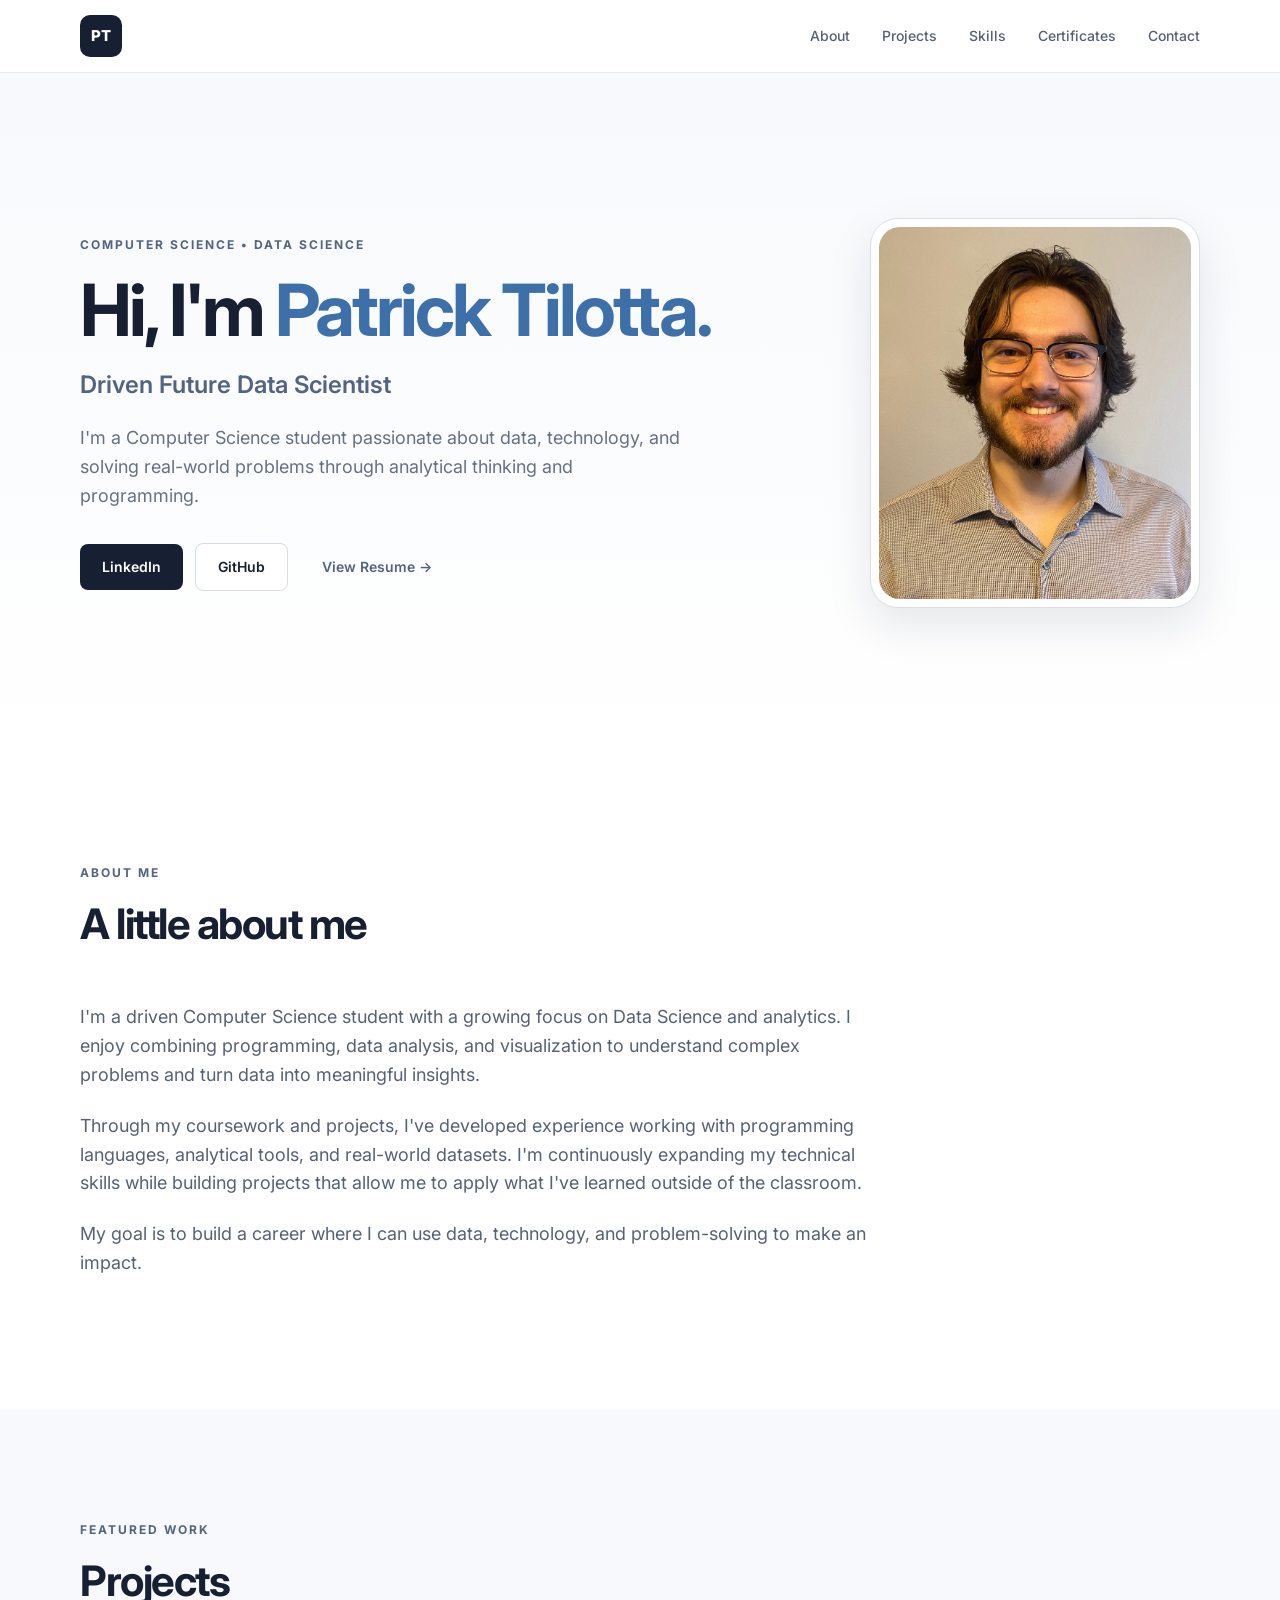
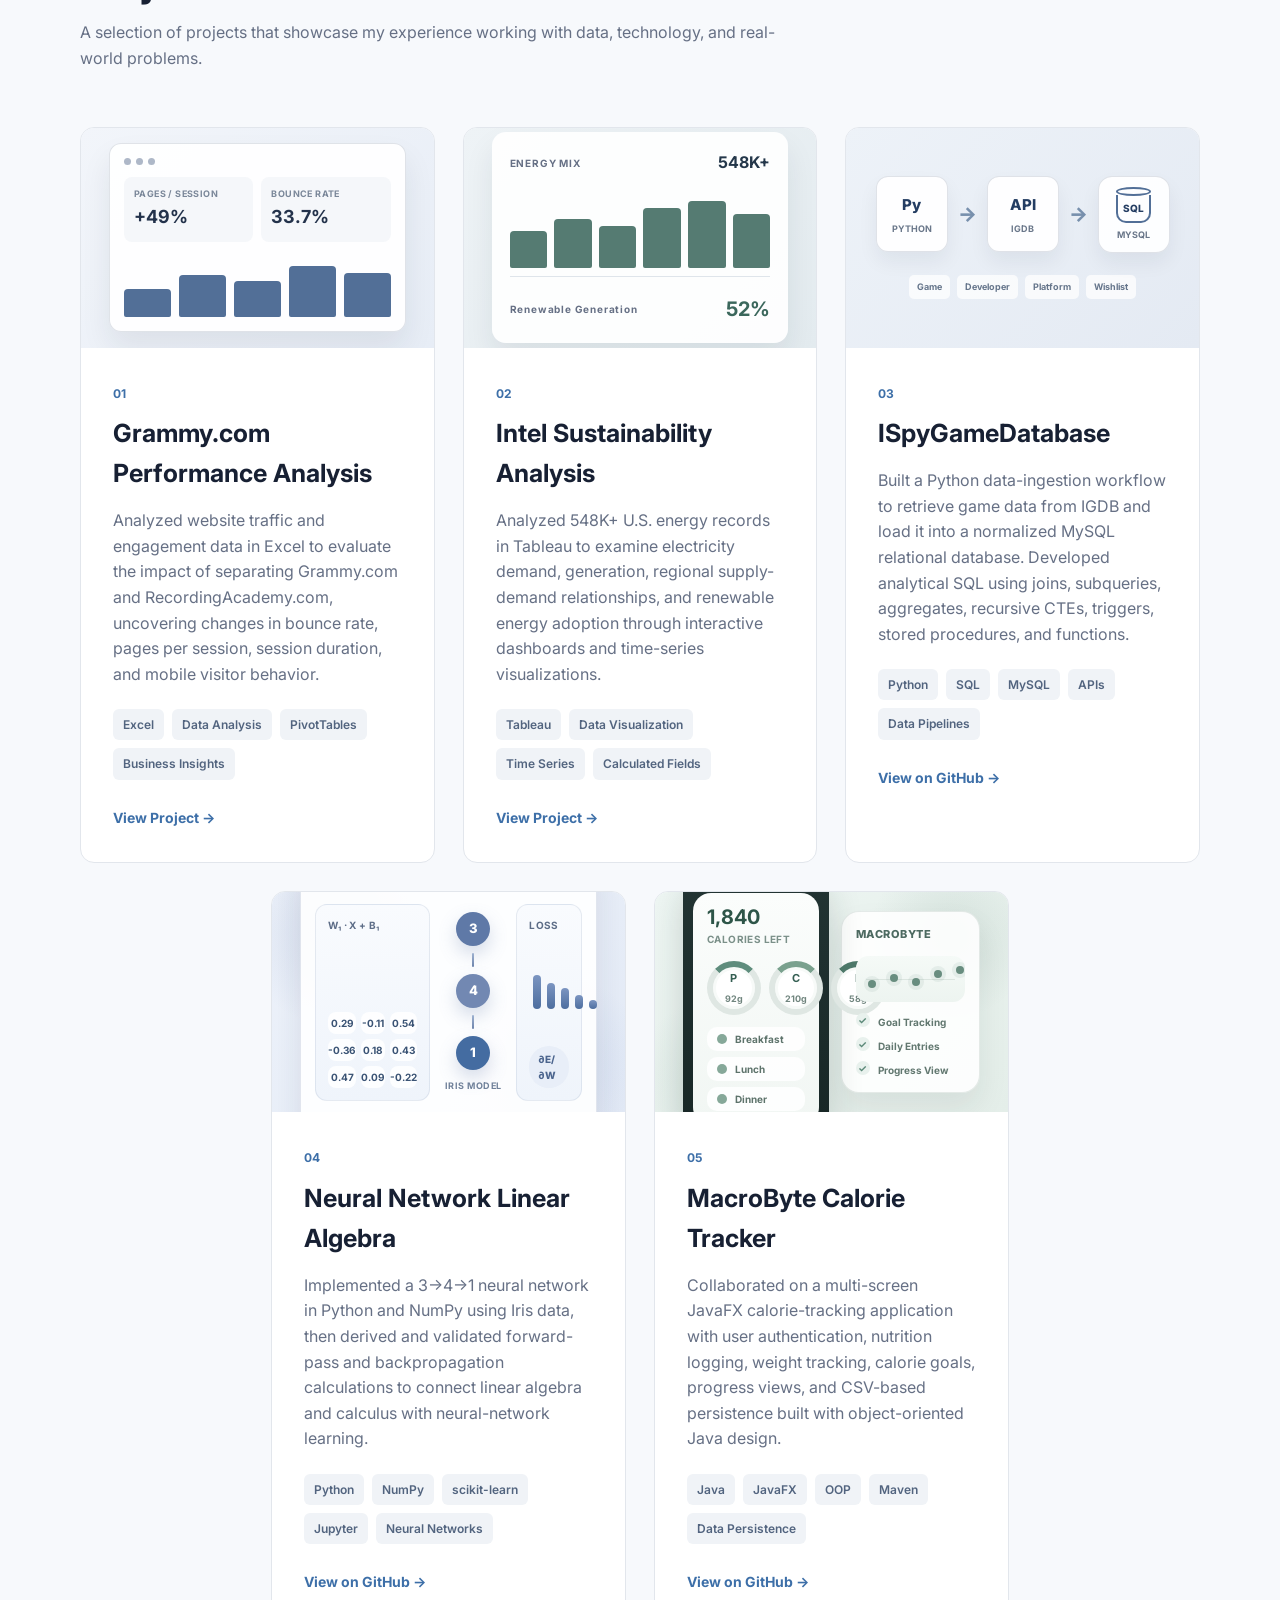
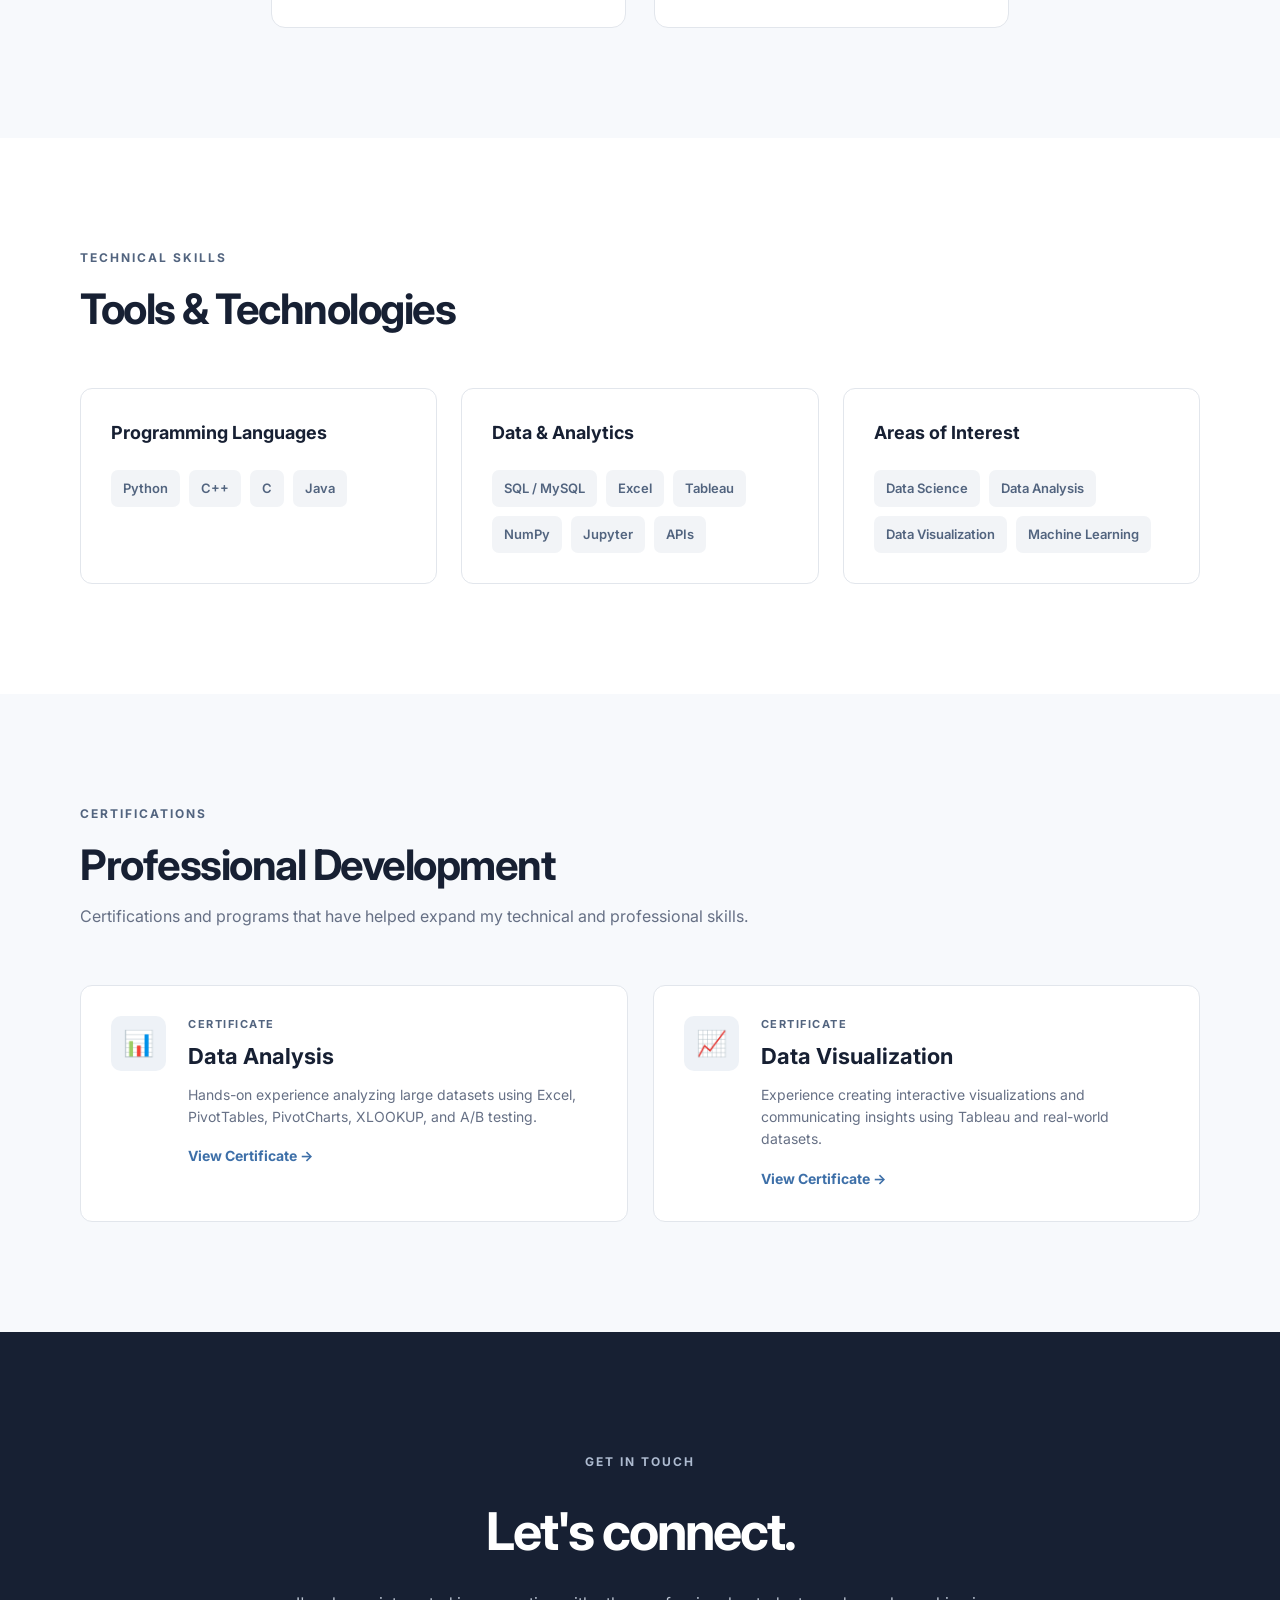
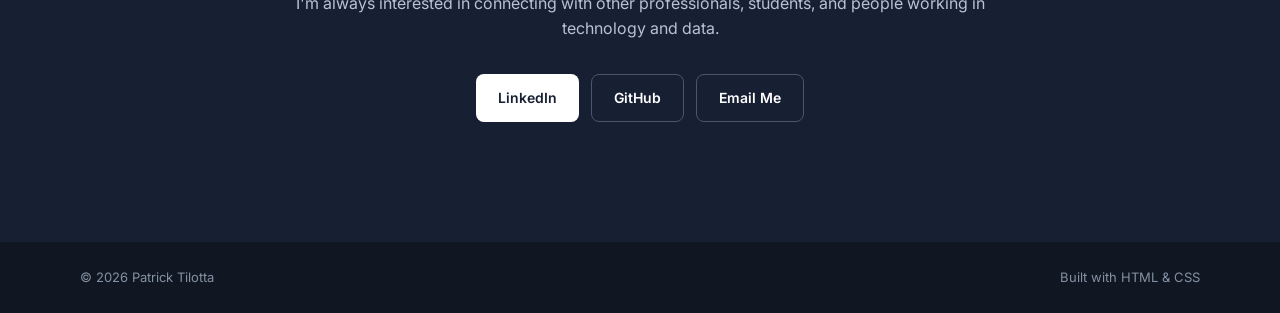
==== commit 26d8dab3: "Updated Index and style" ====
--- a/index.html
+++ b/index.html
@@ -87,7 +87,7 @@
                         </a>
 
                         <a
-                            href="Patrick_Tilotta_General_Resume.pdf"
+                            href="Patrick_Tilotta_Data_Analytics_Resume.pdf"
                             target="_blank"
                             class="button text-button"
                         >
@@ -367,6 +367,155 @@
 
                     </article>
 
+
+                    <!-- PROJECT 4 -->
+
+                    <article class="project-card">
+
+                        <div class="project-image project-visual neural-visual" aria-hidden="true">
+                            <div class="nn-board">
+                                <div class="nn-toolbar">
+                                    <span>Python</span><span>NumPy</span><span>Backprop</span>
+                                </div>
+                                <div class="nn-main">
+                                    <div class="matrix-panel">
+                                        <div class="matrix-title">W₁ · x + b₁</div>
+                                        <div class="matrix-grid">
+                                            <span>0.29</span><span>-0.11</span><span>0.54</span>
+                                            <span>-0.36</span><span>0.18</span><span>0.43</span>
+                                            <span>0.47</span><span>0.09</span><span>-0.22</span>
+                                        </div>
+                                    </div>
+                                    <div class="nn-flow">
+                                        <div class="flow-node">3</div>
+                                        <div class="flow-link"></div>
+                                        <div class="flow-node mid">4</div>
+                                        <div class="flow-link"></div>
+                                        <div class="flow-node out">1</div>
+                                        <small>Iris model</small>
+                                    </div>
+                                    <div class="loss-panel">
+                                        <div class="loss-label">Loss</div>
+                                        <div class="loss-spark">
+                                            <i></i><i></i><i></i><i></i><i></i>
+                                        </div>
+                                        <div class="equation-chip">∂E/∂W</div>
+                                    </div>
+                                </div>
+                                <div class="nn-footer">
+                                    <span>Linear Algebra</span>
+                                    <span>Chain Rule</span>
+                                    <span>3 → 4 → 1</span>
+                                </div>
+                            </div>
+                        </div>
+
+                        <div class="project-content">
+
+                            <span class="project-number">04</span>
+
+                            <h3>Neural Network Linear Algebra</h3>
+
+                            <p>
+                                Implemented a 3→4→1 neural network in Python and NumPy using Iris data, then
+                                derived and validated forward-pass and backpropagation calculations to connect
+                                linear algebra and calculus with neural-network learning.
+                            </p>
+
+                            <div class="project-tags">
+                                <span>Python</span>
+                                <span>NumPy</span>
+                                <span>scikit-learn</span>
+                                <span>Jupyter</span>
+                                <span>Neural Networks</span>
+                            </div>
+
+                            <a
+                                href="https://github.com/PattyPrograms/Neural-Network-Linear-Algebra"
+                                target="_blank"
+                                rel="noopener noreferrer"
+                                class="project-link"
+                            >
+                                View on GitHub →
+                            </a>
+
+                        </div>
+
+                    </article>
+
+
+                    <!-- PROJECT 5 -->
+
+                    <article class="project-card">
+
+                        <div class="project-image project-visual macrobyte-visual" aria-hidden="true">
+                            <div class="macrobyte-layout">
+                                <div class="macro-phone">
+                                    <div class="phone-notch"></div>
+                                    <div class="phone-screen">
+                                        <div class="macro-screen-header">
+                                            <strong>1,840</strong>
+                                            <small>Calories Left</small>
+                                        </div>
+                                        <div class="macro-rings">
+                                            <div class="macro-ring protein"><b>P</b><span>92g</span></div>
+                                            <div class="macro-ring carbs"><b>C</b><span>210g</span></div>
+                                            <div class="macro-ring fats"><b>F</b><span>58g</span></div>
+                                        </div>
+                                        <div class="meal-list">
+                                            <span>Breakfast</span>
+                                            <span>Lunch</span>
+                                            <span>Dinner</span>
+                                        </div>
+                                    </div>
+                                </div>
+                                <div class="macro-sidecard">
+                                    <div class="sidecard-header">MacroByte</div>
+                                    <div class="weight-trend">
+                                        <i></i><i></i><i></i><i></i><i></i>
+                                    </div>
+                                    <div class="goal-checks">
+                                        <span>Goal Tracking</span>
+                                        <span>Daily Entries</span>
+                                        <span>Progress View</span>
+                                    </div>
+                                </div>
+                            </div>
+                        </div>
+
+                        <div class="project-content">
+
+                            <span class="project-number">05</span>
+
+                            <h3>MacroByte Calorie Tracker</h3>
+
+                            <p>
+                                Collaborated on a multi-screen JavaFX calorie-tracking application with user
+                                authentication, nutrition logging, weight tracking, calorie goals, progress views,
+                                and CSV-based persistence built with object-oriented Java design.
+                            </p>
+
+                            <div class="project-tags">
+                                <span>Java</span>
+                                <span>JavaFX</span>
+                                <span>OOP</span>
+                                <span>Maven</span>
+                                <span>Data Persistence</span>
+                            </div>
+
+                            <a
+                                href="https://github.com/PattyPrograms/Java-Calorie-Tracker-Application"
+                                target="_blank"
+                                rel="noopener noreferrer"
+                                class="project-link"
+                            >
+                                View on GitHub →
+                            </a>
+
+                        </div>
+
+                    </article>
+
                 </div>
 
             </div>
@@ -415,6 +564,8 @@
                             <span>SQL / MySQL</span>
                             <span>Excel</span>
                             <span>Tableau</span>
+                            <span>NumPy</span>
+                            <span>Jupyter</span>
                             <span>APIs</span>
                         </div>
 
--- a/styles.css
+++ b/styles.css
@@ -960,4 +960,667 @@
         text-align: center;
     }
 
-}+}
+/* Neural network project visual */
+.neural-visual {
+    flex-direction: column;
+    gap: 18px;
+    background: linear-gradient(135deg, #eef1f8 0%, #e4e9f4 100%);
+}
+
+.neural-network {
+    width: min(310px, 100%);
+    min-height: 126px;
+    display: grid;
+    grid-template-columns: 52px 1fr 64px 1fr 52px;
+    align-items: center;
+    gap: 8px;
+    padding: 18px;
+    border: 1px solid rgba(82, 100, 127, 0.16);
+    border-radius: 14px;
+    background: rgba(255, 255, 255, 0.9);
+    box-shadow: 0 16px 30px rgba(23, 32, 51, 0.08);
+}
+
+.network-layer {
+    display: flex;
+    flex-direction: column;
+    align-items: center;
+    justify-content: center;
+    gap: 10px;
+    z-index: 2;
+}
+
+.network-layer span {
+    width: 18px;
+    height: 18px;
+    border: 3px solid #526f97;
+    border-radius: 50%;
+    background: #f9fbfd;
+    box-shadow: 0 3px 8px rgba(23, 32, 51, 0.10);
+}
+
+.hidden-layer span {
+    border-color: #6e7fa8;
+}
+
+.output-layer span {
+    width: 22px;
+    height: 22px;
+    border-color: #3d6fa8;
+    background: #edf4fb;
+}
+
+.network-connections {
+    height: 102px;
+    position: relative;
+    opacity: 0.78;
+}
+
+.network-connections i {
+    position: absolute;
+    left: 0;
+    width: 100%;
+    height: 1px;
+    background: #9aa9be;
+    transform-origin: center;
+}
+
+.connection-left i:nth-child(1) { top: 18%; transform: rotate(22deg); }
+.connection-left i:nth-child(2) { top: 33%; transform: rotate(-18deg); }
+.connection-left i:nth-child(3) { top: 47%; transform: rotate(10deg); }
+.connection-left i:nth-child(4) { top: 62%; transform: rotate(-12deg); }
+.connection-left i:nth-child(5) { top: 76%; transform: rotate(18deg); }
+.connection-left i:nth-child(6) { top: 50%; transform: rotate(-32deg); }
+.connection-right i:nth-child(1) { top: 25%; transform: rotate(28deg); }
+.connection-right i:nth-child(2) { top: 42%; transform: rotate(10deg); }
+.connection-right i:nth-child(3) { top: 60%; transform: rotate(-12deg); }
+.connection-right i:nth-child(4) { top: 76%; transform: rotate(-28deg); }
+
+.neural-caption {
+    display: flex;
+    justify-content: center;
+    gap: 8px;
+    flex-wrap: wrap;
+}
+
+.neural-caption span {
+    padding: 5px 9px;
+    border-radius: 6px;
+    background: rgba(255, 255, 255, 0.78);
+    color: #65758b;
+    font-size: 9px;
+    font-weight: 700;
+    text-transform: uppercase;
+    letter-spacing: 0.4px;
+}
+
+/* JavaFX calorie tracker project visual */
+.macrobyte-visual {
+    background: linear-gradient(135deg, #eef4f2 0%, #e3ece8 100%);
+}
+
+.app-window {
+    width: 100%;
+    max-width: 315px;
+    overflow: hidden;
+    border: 1px solid rgba(74, 104, 94, 0.18);
+    border-radius: 14px;
+    background: rgba(255, 255, 255, 0.94);
+    box-shadow: 0 16px 30px rgba(23, 32, 51, 0.08);
+}
+
+.app-window-bar {
+    height: 34px;
+    display: flex;
+    align-items: center;
+    gap: 5px;
+    padding: 0 12px;
+    border-bottom: 1px solid #e1e8e5;
+    background: #f7faf9;
+}
+
+.app-window-bar span {
+    width: 7px;
+    height: 7px;
+    border-radius: 50%;
+    background: #aab8b2;
+}
+
+.app-window-bar strong {
+    margin-left: auto;
+    color: #557068;
+    font-size: 10px;
+    letter-spacing: 0.3px;
+}
+
+.app-body {
+    min-height: 132px;
+    display: grid;
+    grid-template-columns: 54px 1fr;
+}
+
+.app-sidebar {
+    display: flex;
+    flex-direction: column;
+    gap: 12px;
+    padding: 18px 13px;
+    border-right: 1px solid #e5ebe8;
+    background: #f5f8f7;
+}
+
+.app-sidebar span {
+    width: 26px;
+    height: 7px;
+    border-radius: 999px;
+    background: #99aaa3;
+}
+
+.app-dashboard {
+    display: grid;
+    grid-template-columns: 94px 1fr;
+    align-items: center;
+    gap: 16px;
+    padding: 18px;
+}
+
+.calorie-ring {
+    width: 82px;
+    height: 82px;
+    display: flex;
+    flex-direction: column;
+    align-items: center;
+    justify-content: center;
+    border: 9px solid #dfe9e5;
+    border-top-color: #5e8779;
+    border-right-color: #5e8779;
+    border-radius: 50%;
+    transform: rotate(10deg);
+}
+
+.calorie-ring strong,
+.calorie-ring small {
+    transform: rotate(-10deg);
+}
+
+.calorie-ring strong {
+    color: #355f52;
+    font-size: 17px;
+}
+
+.calorie-ring small {
+    color: #7a8d86;
+    font-size: 8px;
+    font-weight: 700;
+}
+
+.progress-list {
+    display: flex;
+    flex-direction: column;
+    gap: 12px;
+}
+
+.progress-list span {
+    position: relative;
+    width: 100%;
+    height: 8px;
+    overflow: hidden;
+    border-radius: 999px;
+    background: #e8eeeb;
+}
+
+.progress-list span::after {
+    content: "";
+    position: absolute;
+    inset: 0 auto 0 0;
+    width: var(--progress);
+    border-radius: inherit;
+    background: #6f9387;
+}
+
+@media (max-width: 550px) {
+    .neural-network {
+        grid-template-columns: 44px 1fr 54px 1fr 44px;
+        padding: 14px;
+    }
+
+    .app-dashboard {
+        grid-template-columns: 80px 1fr;
+        gap: 10px;
+        padding: 14px;
+    }
+
+    .calorie-ring {
+        width: 70px;
+        height: 70px;
+    }
+}
+
+/* Balance the five-card project layout on wide screens. */
+@media (min-width: 1051px) {
+    .projects-grid {
+        grid-template-columns: repeat(6, 1fr);
+    }
+
+    .project-card {
+        grid-column: span 2;
+    }
+
+    .project-card:nth-child(4) {
+        grid-column: 2 / span 2;
+    }
+
+    .project-card:nth-child(5) {
+        grid-column: 4 / span 2;
+    }
+}
+
+@media (max-width: 1050px) {
+    .project-card {
+        grid-column: auto;
+    }
+
+    .project-card-featured {
+        grid-column: 1 / -1;
+    }
+}
+
+/* ===== Unique project visuals: Neural Network Linear Algebra ===== */
+.neural-visual {
+    background:
+        radial-gradient(circle at 18% 18%, rgba(94, 118, 173, 0.16), transparent 28%),
+        radial-gradient(circle at 82% 78%, rgba(111, 143, 204, 0.12), transparent 26%),
+        linear-gradient(135deg, #eef3fb 0%, #e3eaf6 100%);
+}
+
+.nn-board {
+    width: 100%;
+    max-width: 320px;
+    display: flex;
+    flex-direction: column;
+    gap: 12px;
+    padding: 14px;
+    border: 1px solid rgba(78, 102, 152, 0.16);
+    border-radius: 16px;
+    background: rgba(255, 255, 255, 0.9);
+    box-shadow: 0 16px 32px rgba(25, 35, 58, 0.10);
+}
+
+.nn-toolbar,
+.nn-footer {
+    display: flex;
+    flex-wrap: wrap;
+    gap: 7px;
+}
+
+.nn-toolbar span,
+.nn-footer span {
+    padding: 5px 9px;
+    border-radius: 999px;
+    font-size: 9px;
+    font-weight: 700;
+    letter-spacing: 0.4px;
+    text-transform: uppercase;
+    color: #56657d;
+    background: #f1f5fb;
+    border: 1px solid rgba(95, 116, 155, 0.14);
+}
+
+.nn-main {
+    display: grid;
+    grid-template-columns: 1.2fr 0.9fr 0.9fr;
+    gap: 10px;
+    align-items: stretch;
+}
+
+.matrix-panel,
+.loss-panel {
+    display: flex;
+    flex-direction: column;
+    justify-content: space-between;
+    padding: 12px;
+    border-radius: 12px;
+    background: linear-gradient(180deg, #f9fbfe 0%, #eff4fb 100%);
+    border: 1px solid rgba(107, 127, 160, 0.14);
+}
+
+.matrix-title,
+.loss-label {
+    color: #5d6d87;
+    font-size: 10px;
+    font-weight: 700;
+    letter-spacing: 0.4px;
+    text-transform: uppercase;
+}
+
+.matrix-grid {
+    margin-top: 8px;
+    display: grid;
+    grid-template-columns: repeat(3, 1fr);
+    gap: 5px;
+    font-size: 10px;
+    font-weight: 700;
+    color: #3a5374;
+}
+
+.matrix-grid span {
+    display: flex;
+    align-items: center;
+    justify-content: center;
+    min-height: 22px;
+    border-radius: 8px;
+    background: rgba(255,255,255,0.85);
+}
+
+.nn-flow {
+    display: flex;
+    flex-direction: column;
+    align-items: center;
+    justify-content: center;
+    gap: 7px;
+    padding: 8px 4px;
+}
+
+.flow-node {
+    width: 34px;
+    height: 34px;
+    display: flex;
+    align-items: center;
+    justify-content: center;
+    border-radius: 50%;
+    background: #5f79a7;
+    color: #fff;
+    font-size: 13px;
+    font-weight: 800;
+    box-shadow: 0 8px 18px rgba(95, 121, 167, 0.26);
+}
+
+.flow-node.mid { background: #7288b2; }
+.flow-node.out { background: #446ca1; }
+
+.flow-link {
+    width: 2px;
+    height: 14px;
+    background: linear-gradient(180deg, #9eb2d1 0%, #6e84ac 100%);
+    border-radius: 999px;
+}
+
+.nn-flow small {
+    margin-top: 2px;
+    color: #70819a;
+    font-size: 9px;
+    font-weight: 700;
+    text-transform: uppercase;
+    letter-spacing: 0.5px;
+}
+
+.loss-panel {
+    gap: 8px;
+}
+
+.loss-spark {
+    position: relative;
+    height: 52px;
+}
+
+.loss-spark i {
+    position: absolute;
+    bottom: 6px;
+    width: 8px;
+    border-radius: 999px;
+    background: linear-gradient(180deg, #7c95c1 0%, #4d6e9f 100%);
+}
+
+.loss-spark i:nth-child(1) { left: 4px; height: 34px; }
+.loss-spark i:nth-child(2) { left: 18px; height: 26px; }
+.loss-spark i:nth-child(3) { left: 32px; height: 21px; }
+.loss-spark i:nth-child(4) { left: 46px; height: 14px; }
+.loss-spark i:nth-child(5) { left: 60px; height: 9px; }
+
+.equation-chip {
+    align-self: flex-start;
+    padding: 5px 9px;
+    border-radius: 999px;
+    background: #e8eef8;
+    color: #4c658e;
+    font-size: 10px;
+    font-weight: 800;
+}
+
+/* ===== Unique project visuals: MacroByte Calorie Tracker ===== */
+.macrobyte-visual {
+    background:
+        radial-gradient(circle at 84% 20%, rgba(93, 131, 116, 0.15), transparent 24%),
+        radial-gradient(circle at 18% 85%, rgba(125, 160, 147, 0.14), transparent 24%),
+        linear-gradient(135deg, #eef6f3 0%, #e4eee9 100%);
+}
+
+.macrobyte-layout {
+    width: 100%;
+    max-width: 320px;
+    display: grid;
+    grid-template-columns: 146px 1fr;
+    gap: 12px;
+    align-items: center;
+}
+
+.macro-phone {
+    position: relative;
+    border-radius: 24px;
+    padding: 10px;
+    background: linear-gradient(180deg, #233534 0%, #172625 100%);
+    box-shadow: 0 18px 34px rgba(24, 42, 38, 0.18);
+}
+
+.phone-notch {
+    width: 44px;
+    height: 6px;
+    margin: 0 auto 8px;
+    border-radius: 999px;
+    background: rgba(255,255,255,0.2);
+}
+
+.phone-screen {
+    min-height: 170px;
+    padding: 14px;
+    border-radius: 18px;
+    background: linear-gradient(180deg, #fbfdfc 0%, #f1f6f3 100%);
+}
+
+.macro-screen-header {
+    display: flex;
+    flex-direction: column;
+    margin-bottom: 14px;
+}
+
+.macro-screen-header strong {
+    color: #2d5548;
+    font-size: 20px;
+    line-height: 1;
+}
+
+.macro-screen-header small {
+    margin-top: 4px;
+    color: #7b9089;
+    font-size: 10px;
+    font-weight: 700;
+    text-transform: uppercase;
+    letter-spacing: 0.4px;
+}
+
+.macro-rings {
+    display: grid;
+    grid-template-columns: repeat(3, 1fr);
+    gap: 8px;
+    margin-bottom: 12px;
+}
+
+.macro-ring {
+    min-height: 54px;
+    display: flex;
+    flex-direction: column;
+    align-items: center;
+    justify-content: center;
+    gap: 4px;
+    border-radius: 50%;
+    aspect-ratio: 1 / 1;
+    background: #ffffff;
+    border: 6px solid #dfe7e3;
+    box-shadow: inset 0 0 0 3px #f7faf8;
+}
+
+.macro-ring b {
+    font-size: 11px;
+    color: #355f53;
+}
+
+.macro-ring span {
+    font-size: 9px;
+    font-weight: 700;
+    color: #70857e;
+}
+
+.macro-ring.protein { border-top-color: #5f8d7d; }
+.macro-ring.carbs { border-top-color: #7aa18e; }
+.macro-ring.fats { border-top-color: #4d7869; }
+
+.meal-list {
+    display: flex;
+    flex-direction: column;
+    gap: 6px;
+}
+
+.meal-list span {
+    position: relative;
+    display: flex;
+    align-items: center;
+    min-height: 24px;
+    padding: 0 10px 0 28px;
+    border-radius: 10px;
+    background: rgba(255,255,255,0.88);
+    color: #5d736b;
+    font-size: 10px;
+    font-weight: 700;
+}
+
+.meal-list span::before {
+    content: "";
+    position: absolute;
+    left: 10px;
+    width: 10px;
+    height: 10px;
+    border-radius: 50%;
+    background: #86a899;
+}
+
+.macro-sidecard {
+    min-height: 170px;
+    display: flex;
+    flex-direction: column;
+    gap: 12px;
+    padding: 14px;
+    border-radius: 18px;
+    background: rgba(255,255,255,0.88);
+    border: 1px solid rgba(99, 128, 118, 0.16);
+    box-shadow: 0 16px 30px rgba(24, 42, 38, 0.08);
+}
+
+.sidecard-header {
+    color: #4d6a61;
+    font-size: 11px;
+    font-weight: 800;
+    text-transform: uppercase;
+    letter-spacing: 0.5px;
+}
+
+.weight-trend {
+    position: relative;
+    height: 46px;
+    border-radius: 12px;
+    background: linear-gradient(180deg, #f5faf7 0%, #edf4f0 100%);
+    overflow: hidden;
+}
+
+.weight-trend::before {
+    content: "";
+    position: absolute;
+    left: 10px;
+    right: 10px;
+    top: 50%;
+    height: 1px;
+    background: rgba(116, 144, 133, 0.18);
+}
+
+.weight-trend i {
+    position: absolute;
+    width: 8px;
+    height: 8px;
+    border-radius: 50%;
+    background: #688d7f;
+    box-shadow: 0 0 0 4px rgba(104, 141, 127, 0.10);
+}
+
+.weight-trend i:nth-child(1) { left: 12px; top: 24px; }
+.weight-trend i:nth-child(2) { left: 34px; top: 18px; }
+.weight-trend i:nth-child(3) { left: 56px; top: 22px; }
+.weight-trend i:nth-child(4) { left: 78px; top: 14px; }
+.weight-trend i:nth-child(5) { left: 100px; top: 10px; }
+
+.goal-checks {
+    display: flex;
+    flex-direction: column;
+    gap: 8px;
+}
+
+.goal-checks span {
+    position: relative;
+    padding-left: 22px;
+    color: #627870;
+    font-size: 10px;
+    font-weight: 700;
+}
+
+.goal-checks span::before {
+    content: "✓";
+    position: absolute;
+    left: 0;
+    top: -1px;
+    width: 14px;
+    height: 14px;
+    display: flex;
+    align-items: center;
+    justify-content: center;
+    border-radius: 50%;
+    background: #e8f1ed;
+    color: #5b8978;
+    font-size: 10px;
+}
+
+@media (max-width: 550px) {
+    .nn-main {
+        grid-template-columns: 1fr;
+    }
+
+    .nn-flow {
+        flex-direction: row;
+        gap: 8px;
+        justify-content: center;
+    }
+
+    .flow-link {
+        width: 16px;
+        height: 2px;
+        margin: 0 2px;
+        align-self: center;
+        background: linear-gradient(90deg, #9eb2d1 0%, #6e84ac 100%);
+    }
+
+    .nn-flow small {
+        width: 100%;
+        text-align: center;
+    }
+
+    .macrobyte-layout {
+        grid-template-columns: 1fr;
+    }
+}
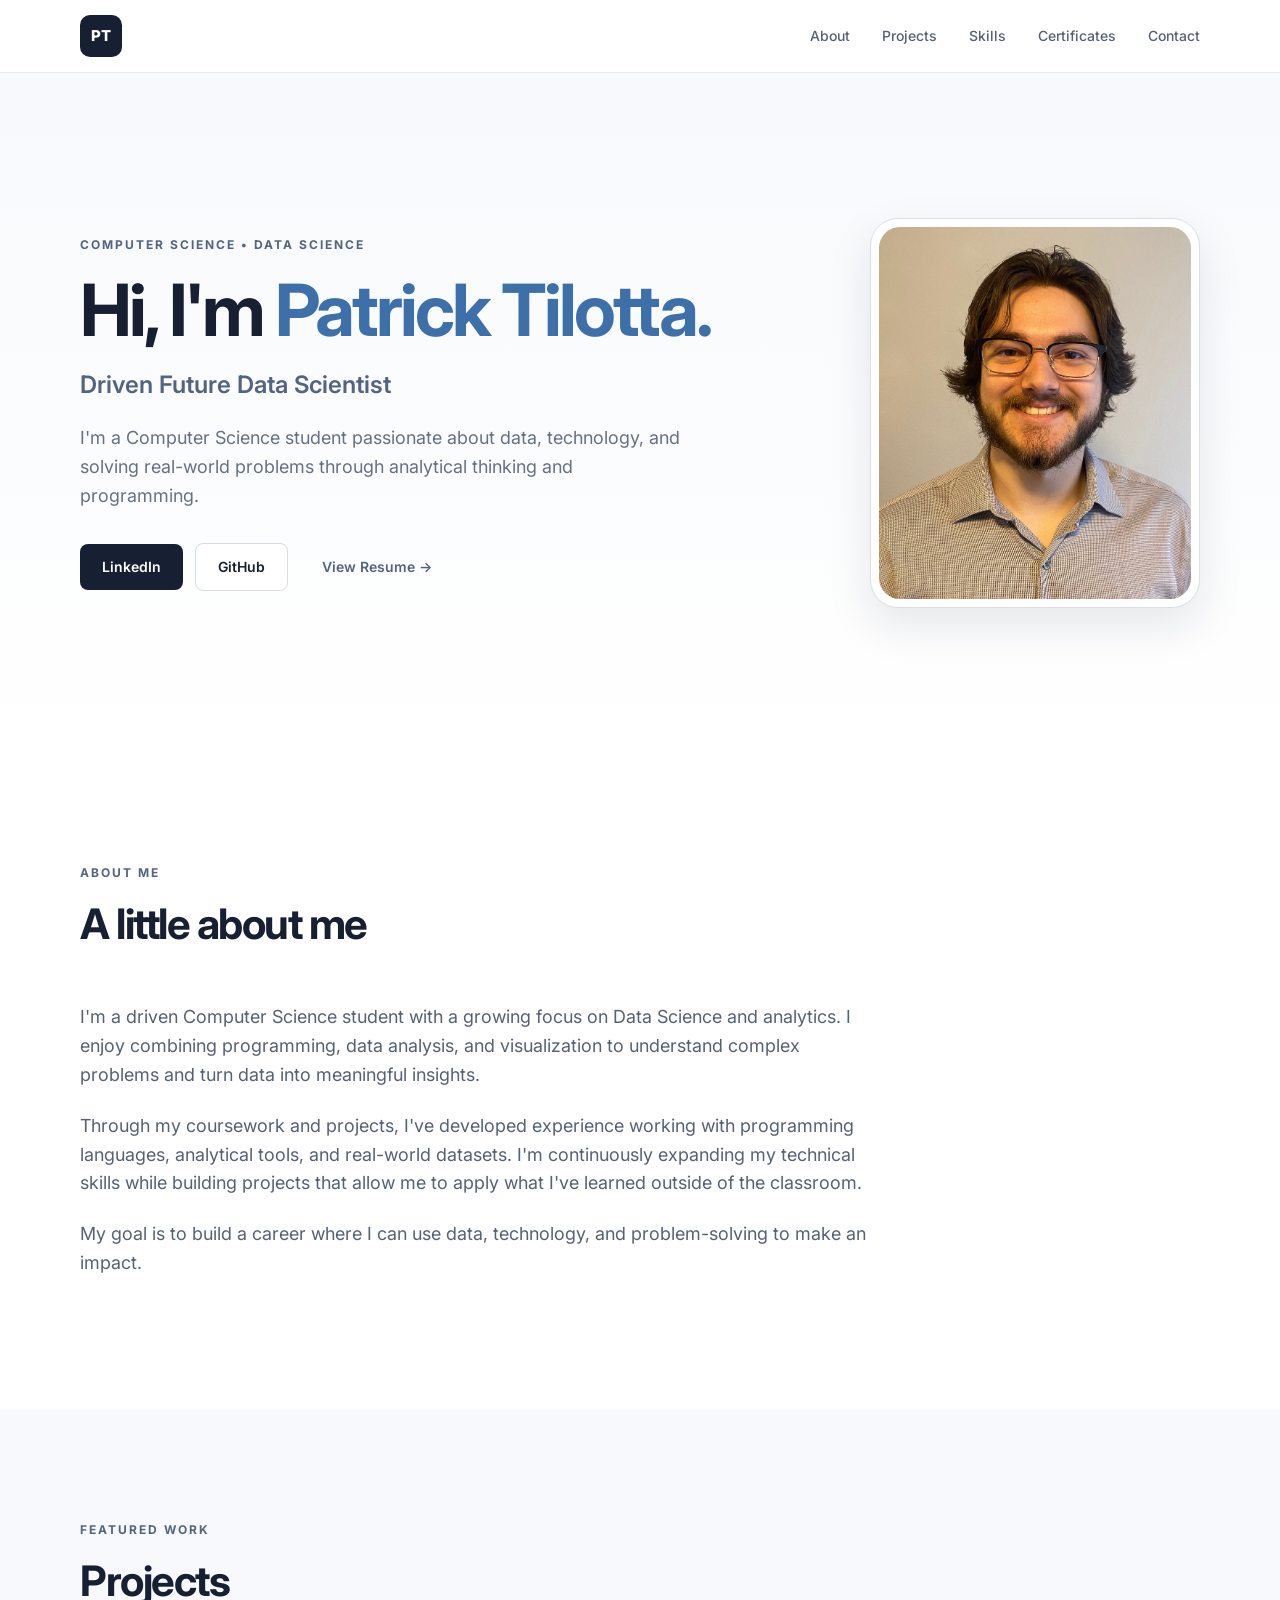
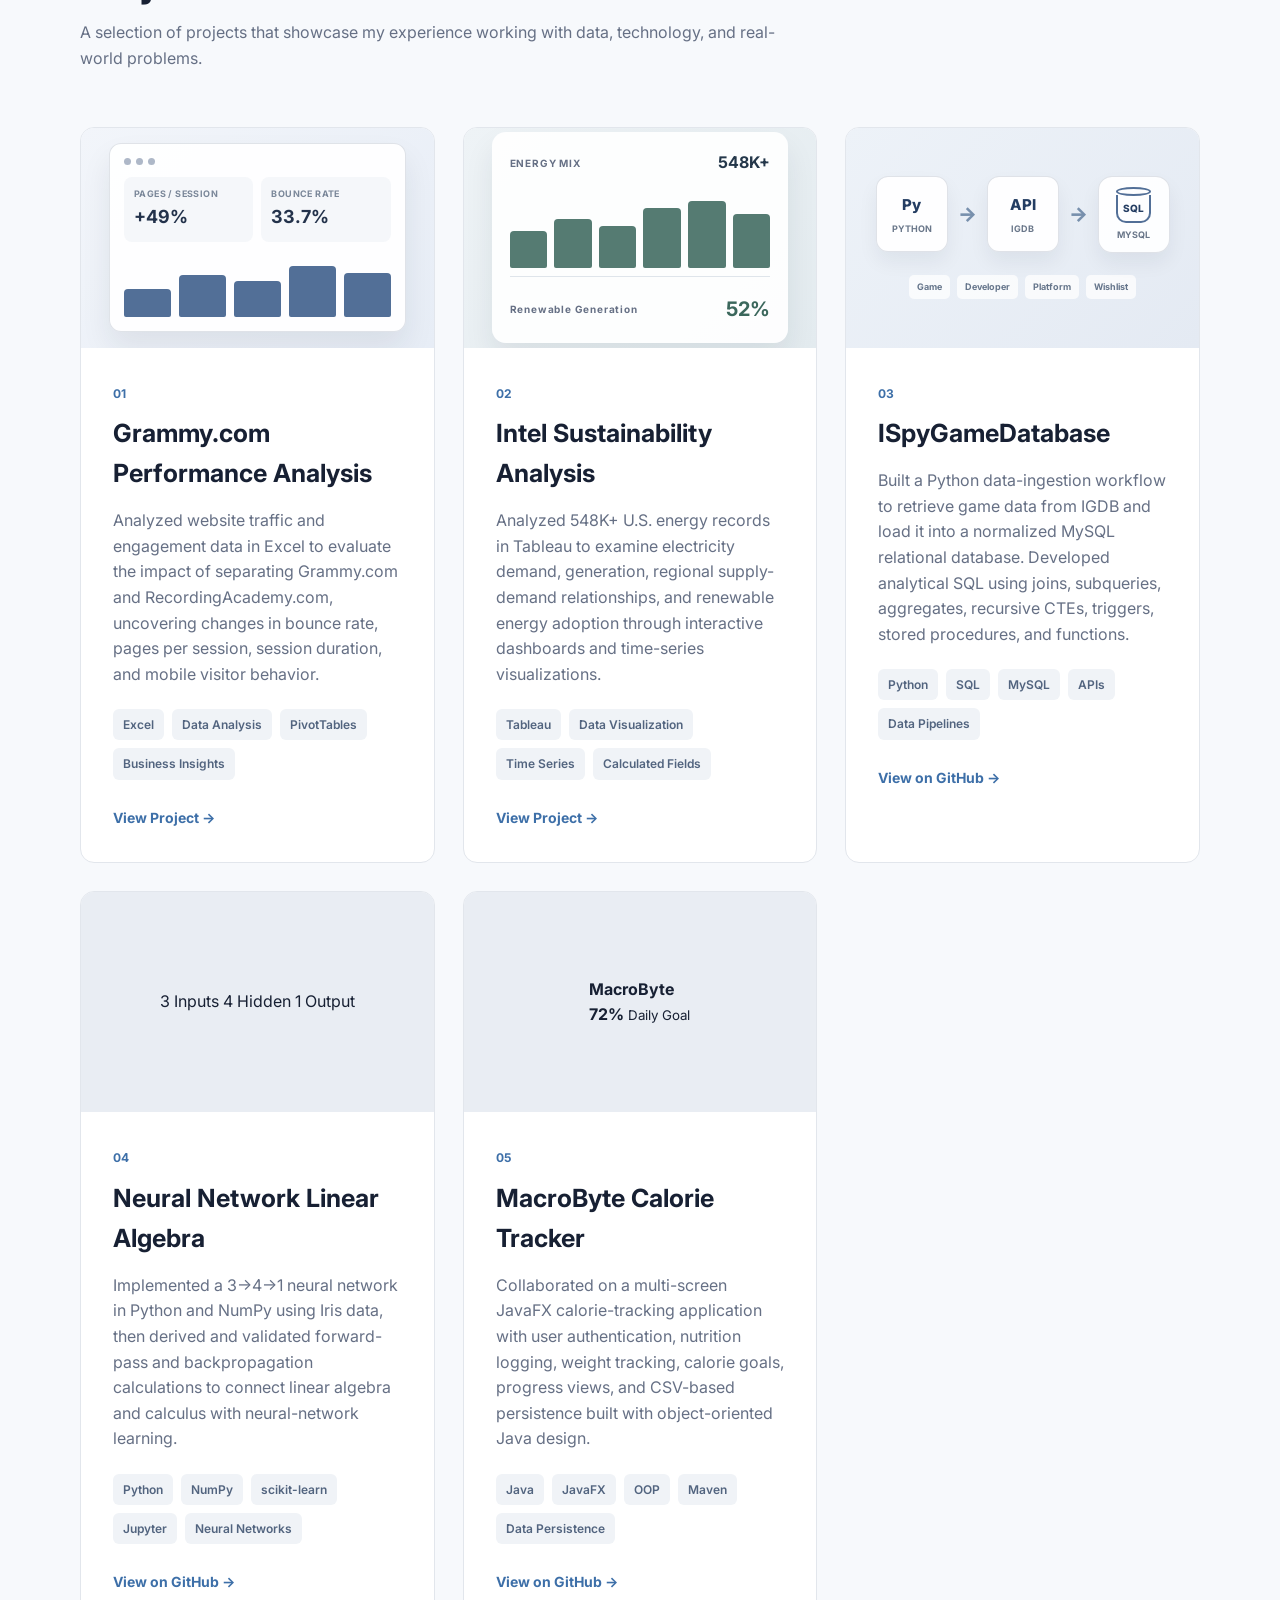
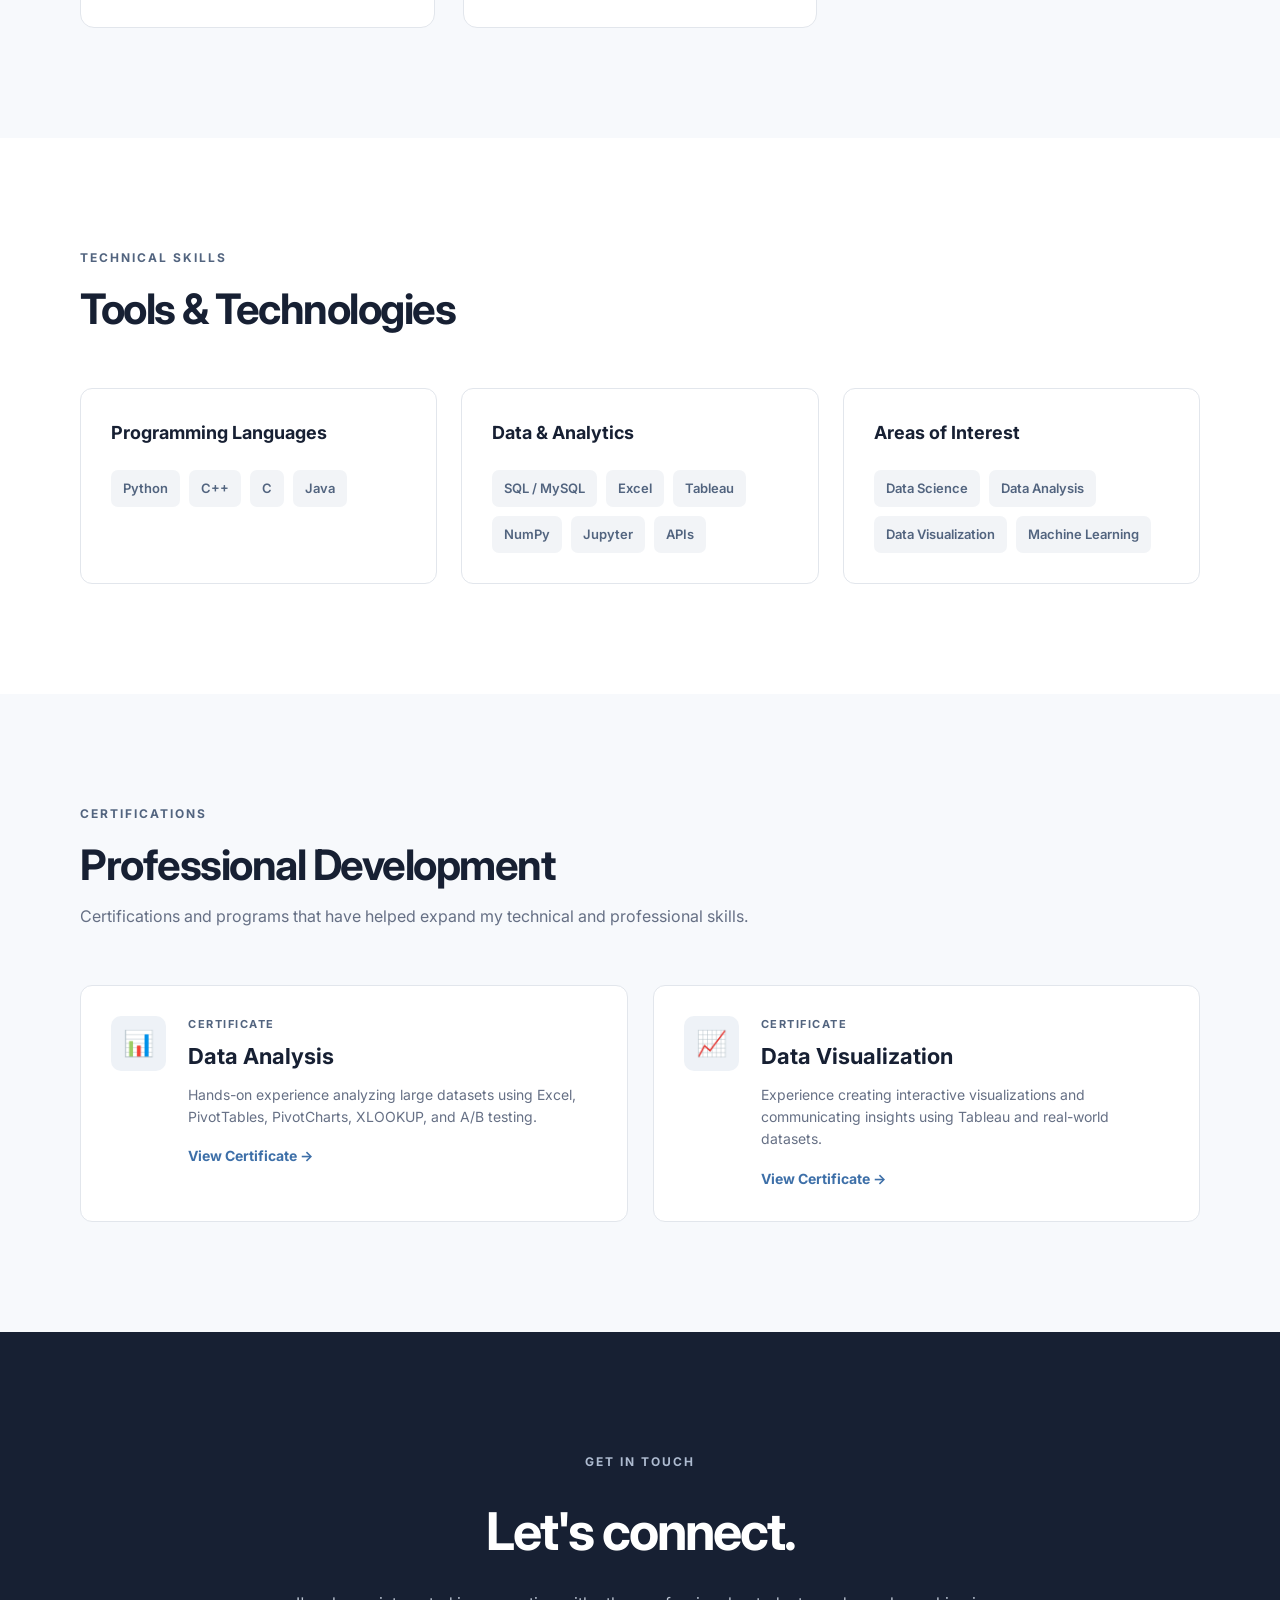
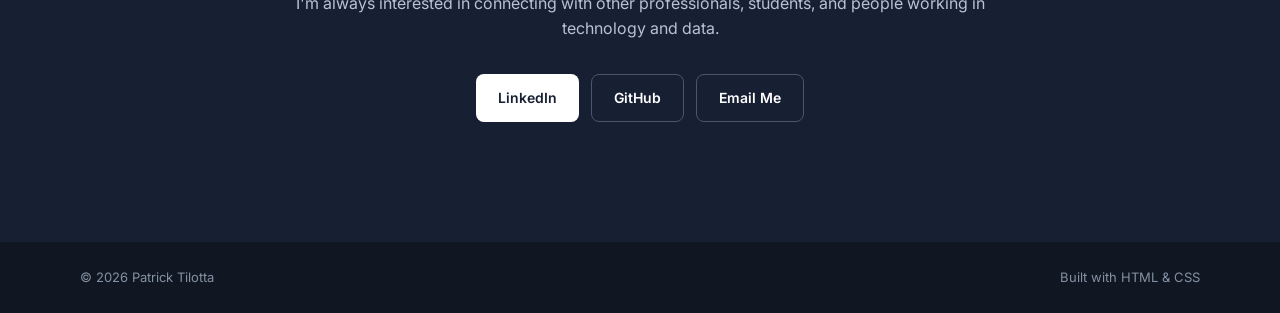
==== commit bbad9116: "renamed index.html" ====
--- a/index.html
+++ b/index.html
@@ -373,40 +373,27 @@
                     <article class="project-card">
 
                         <div class="project-image project-visual neural-visual" aria-hidden="true">
-                            <div class="nn-board">
-                                <div class="nn-toolbar">
-                                    <span>Python</span><span>NumPy</span><span>Backprop</span>
-                                </div>
-                                <div class="nn-main">
-                                    <div class="matrix-panel">
-                                        <div class="matrix-title">W₁ · x + b₁</div>
-                                        <div class="matrix-grid">
-                                            <span>0.29</span><span>-0.11</span><span>0.54</span>
-                                            <span>-0.36</span><span>0.18</span><span>0.43</span>
-                                            <span>0.47</span><span>0.09</span><span>-0.22</span>
-                                        </div>
-                                    </div>
-                                    <div class="nn-flow">
-                                        <div class="flow-node">3</div>
-                                        <div class="flow-link"></div>
-                                        <div class="flow-node mid">4</div>
-                                        <div class="flow-link"></div>
-                                        <div class="flow-node out">1</div>
-                                        <small>Iris model</small>
-                                    </div>
-                                    <div class="loss-panel">
-                                        <div class="loss-label">Loss</div>
-                                        <div class="loss-spark">
-                                            <i></i><i></i><i></i><i></i><i></i>
-                                        </div>
-                                        <div class="equation-chip">∂E/∂W</div>
-                                    </div>
-                                </div>
-                                <div class="nn-footer">
-                                    <span>Linear Algebra</span>
-                                    <span>Chain Rule</span>
-                                    <span>3 → 4 → 1</span>
-                                </div>
+                            <div class="neural-network">
+                                <div class="network-layer input-layer">
+                                    <span></span><span></span><span></span>
+                                </div>
+                                <div class="network-connections connection-left">
+                                    <i></i><i></i><i></i><i></i><i></i><i></i>
+                                </div>
+                                <div class="network-layer hidden-layer">
+                                    <span></span><span></span><span></span><span></span>
+                                </div>
+                                <div class="network-connections connection-right">
+                                    <i></i><i></i><i></i><i></i>
+                                </div>
+                                <div class="network-layer output-layer">
+                                    <span></span>
+                                </div>
+                            </div>
+                            <div class="neural-caption">
+                                <span>3 Inputs</span>
+                                <span>4 Hidden</span>
+                                <span>1 Output</span>
                             </div>
                         </div>
 
@@ -449,35 +436,25 @@
                     <article class="project-card">
 
                         <div class="project-image project-visual macrobyte-visual" aria-hidden="true">
-                            <div class="macrobyte-layout">
-                                <div class="macro-phone">
-                                    <div class="phone-notch"></div>
-                                    <div class="phone-screen">
-                                        <div class="macro-screen-header">
-                                            <strong>1,840</strong>
-                                            <small>Calories Left</small>
+                            <div class="app-window">
+                                <div class="app-window-bar">
+                                    <span></span><span></span><span></span>
+                                    <strong>MacroByte</strong>
+                                </div>
+                                <div class="app-body">
+                                    <div class="app-sidebar">
+                                        <span></span><span></span><span></span><span></span>
+                                    </div>
+                                    <div class="app-dashboard">
+                                        <div class="calorie-ring">
+                                            <strong>72%</strong>
+                                            <small>Daily Goal</small>
                                         </div>
-                                        <div class="macro-rings">
-                                            <div class="macro-ring protein"><b>P</b><span>92g</span></div>
-                                            <div class="macro-ring carbs"><b>C</b><span>210g</span></div>
-                                            <div class="macro-ring fats"><b>F</b><span>58g</span></div>
+                                        <div class="progress-list">
+                                            <span style="--progress: 76%"></span>
+                                            <span style="--progress: 58%"></span>
+                                            <span style="--progress: 86%"></span>
                                         </div>
-                                        <div class="meal-list">
-                                            <span>Breakfast</span>
-                                            <span>Lunch</span>
-                                            <span>Dinner</span>
-                                        </div>
-                                    </div>
-                                </div>
-                                <div class="macro-sidecard">
-                                    <div class="sidecard-header">MacroByte</div>
-                                    <div class="weight-trend">
-                                        <i></i><i></i><i></i><i></i><i></i>
-                                    </div>
-                                    <div class="goal-checks">
-                                        <span>Goal Tracking</span>
-                                        <span>Daily Entries</span>
-                                        <span>Progress View</span>
                                     </div>
                                 </div>
                             </div>
--- a/styles.css
+++ b/styles.css
@@ -960,667 +960,4 @@
         text-align: center;
     }
 
-}
-/* Neural network project visual */
-.neural-visual {
-    flex-direction: column;
-    gap: 18px;
-    background: linear-gradient(135deg, #eef1f8 0%, #e4e9f4 100%);
-}
-
-.neural-network {
-    width: min(310px, 100%);
-    min-height: 126px;
-    display: grid;
-    grid-template-columns: 52px 1fr 64px 1fr 52px;
-    align-items: center;
-    gap: 8px;
-    padding: 18px;
-    border: 1px solid rgba(82, 100, 127, 0.16);
-    border-radius: 14px;
-    background: rgba(255, 255, 255, 0.9);
-    box-shadow: 0 16px 30px rgba(23, 32, 51, 0.08);
-}
-
-.network-layer {
-    display: flex;
-    flex-direction: column;
-    align-items: center;
-    justify-content: center;
-    gap: 10px;
-    z-index: 2;
-}
-
-.network-layer span {
-    width: 18px;
-    height: 18px;
-    border: 3px solid #526f97;
-    border-radius: 50%;
-    background: #f9fbfd;
-    box-shadow: 0 3px 8px rgba(23, 32, 51, 0.10);
-}
-
-.hidden-layer span {
-    border-color: #6e7fa8;
-}
-
-.output-layer span {
-    width: 22px;
-    height: 22px;
-    border-color: #3d6fa8;
-    background: #edf4fb;
-}
-
-.network-connections {
-    height: 102px;
-    position: relative;
-    opacity: 0.78;
-}
-
-.network-connections i {
-    position: absolute;
-    left: 0;
-    width: 100%;
-    height: 1px;
-    background: #9aa9be;
-    transform-origin: center;
-}
-
-.connection-left i:nth-child(1) { top: 18%; transform: rotate(22deg); }
-.connection-left i:nth-child(2) { top: 33%; transform: rotate(-18deg); }
-.connection-left i:nth-child(3) { top: 47%; transform: rotate(10deg); }
-.connection-left i:nth-child(4) { top: 62%; transform: rotate(-12deg); }
-.connection-left i:nth-child(5) { top: 76%; transform: rotate(18deg); }
-.connection-left i:nth-child(6) { top: 50%; transform: rotate(-32deg); }
-.connection-right i:nth-child(1) { top: 25%; transform: rotate(28deg); }
-.connection-right i:nth-child(2) { top: 42%; transform: rotate(10deg); }
-.connection-right i:nth-child(3) { top: 60%; transform: rotate(-12deg); }
-.connection-right i:nth-child(4) { top: 76%; transform: rotate(-28deg); }
-
-.neural-caption {
-    display: flex;
-    justify-content: center;
-    gap: 8px;
-    flex-wrap: wrap;
-}
-
-.neural-caption span {
-    padding: 5px 9px;
-    border-radius: 6px;
-    background: rgba(255, 255, 255, 0.78);
-    color: #65758b;
-    font-size: 9px;
-    font-weight: 700;
-    text-transform: uppercase;
-    letter-spacing: 0.4px;
-}
-
-/* JavaFX calorie tracker project visual */
-.macrobyte-visual {
-    background: linear-gradient(135deg, #eef4f2 0%, #e3ece8 100%);
-}
-
-.app-window {
-    width: 100%;
-    max-width: 315px;
-    overflow: hidden;
-    border: 1px solid rgba(74, 104, 94, 0.18);
-    border-radius: 14px;
-    background: rgba(255, 255, 255, 0.94);
-    box-shadow: 0 16px 30px rgba(23, 32, 51, 0.08);
-}
-
-.app-window-bar {
-    height: 34px;
-    display: flex;
-    align-items: center;
-    gap: 5px;
-    padding: 0 12px;
-    border-bottom: 1px solid #e1e8e5;
-    background: #f7faf9;
-}
-
-.app-window-bar span {
-    width: 7px;
-    height: 7px;
-    border-radius: 50%;
-    background: #aab8b2;
-}
-
-.app-window-bar strong {
-    margin-left: auto;
-    color: #557068;
-    font-size: 10px;
-    letter-spacing: 0.3px;
-}
-
-.app-body {
-    min-height: 132px;
-    display: grid;
-    grid-template-columns: 54px 1fr;
-}
-
-.app-sidebar {
-    display: flex;
-    flex-direction: column;
-    gap: 12px;
-    padding: 18px 13px;
-    border-right: 1px solid #e5ebe8;
-    background: #f5f8f7;
-}
-
-.app-sidebar span {
-    width: 26px;
-    height: 7px;
-    border-radius: 999px;
-    background: #99aaa3;
-}
-
-.app-dashboard {
-    display: grid;
-    grid-template-columns: 94px 1fr;
-    align-items: center;
-    gap: 16px;
-    padding: 18px;
-}
-
-.calorie-ring {
-    width: 82px;
-    height: 82px;
-    display: flex;
-    flex-direction: column;
-    align-items: center;
-    justify-content: center;
-    border: 9px solid #dfe9e5;
-    border-top-color: #5e8779;
-    border-right-color: #5e8779;
-    border-radius: 50%;
-    transform: rotate(10deg);
-}
-
-.calorie-ring strong,
-.calorie-ring small {
-    transform: rotate(-10deg);
-}
-
-.calorie-ring strong {
-    color: #355f52;
-    font-size: 17px;
-}
-
-.calorie-ring small {
-    color: #7a8d86;
-    font-size: 8px;
-    font-weight: 700;
-}
-
-.progress-list {
-    display: flex;
-    flex-direction: column;
-    gap: 12px;
-}
-
-.progress-list span {
-    position: relative;
-    width: 100%;
-    height: 8px;
-    overflow: hidden;
-    border-radius: 999px;
-    background: #e8eeeb;
-}
-
-.progress-list span::after {
-    content: "";
-    position: absolute;
-    inset: 0 auto 0 0;
-    width: var(--progress);
-    border-radius: inherit;
-    background: #6f9387;
-}
-
-@media (max-width: 550px) {
-    .neural-network {
-        grid-template-columns: 44px 1fr 54px 1fr 44px;
-        padding: 14px;
-    }
-
-    .app-dashboard {
-        grid-template-columns: 80px 1fr;
-        gap: 10px;
-        padding: 14px;
-    }
-
-    .calorie-ring {
-        width: 70px;
-        height: 70px;
-    }
-}
-
-/* Balance the five-card project layout on wide screens. */
-@media (min-width: 1051px) {
-    .projects-grid {
-        grid-template-columns: repeat(6, 1fr);
-    }
-
-    .project-card {
-        grid-column: span 2;
-    }
-
-    .project-card:nth-child(4) {
-        grid-column: 2 / span 2;
-    }
-
-    .project-card:nth-child(5) {
-        grid-column: 4 / span 2;
-    }
-}
-
-@media (max-width: 1050px) {
-    .project-card {
-        grid-column: auto;
-    }
-
-    .project-card-featured {
-        grid-column: 1 / -1;
-    }
-}
-
-/* ===== Unique project visuals: Neural Network Linear Algebra ===== */
-.neural-visual {
-    background:
-        radial-gradient(circle at 18% 18%, rgba(94, 118, 173, 0.16), transparent 28%),
-        radial-gradient(circle at 82% 78%, rgba(111, 143, 204, 0.12), transparent 26%),
-        linear-gradient(135deg, #eef3fb 0%, #e3eaf6 100%);
-}
-
-.nn-board {
-    width: 100%;
-    max-width: 320px;
-    display: flex;
-    flex-direction: column;
-    gap: 12px;
-    padding: 14px;
-    border: 1px solid rgba(78, 102, 152, 0.16);
-    border-radius: 16px;
-    background: rgba(255, 255, 255, 0.9);
-    box-shadow: 0 16px 32px rgba(25, 35, 58, 0.10);
-}
-
-.nn-toolbar,
-.nn-footer {
-    display: flex;
-    flex-wrap: wrap;
-    gap: 7px;
-}
-
-.nn-toolbar span,
-.nn-footer span {
-    padding: 5px 9px;
-    border-radius: 999px;
-    font-size: 9px;
-    font-weight: 700;
-    letter-spacing: 0.4px;
-    text-transform: uppercase;
-    color: #56657d;
-    background: #f1f5fb;
-    border: 1px solid rgba(95, 116, 155, 0.14);
-}
-
-.nn-main {
-    display: grid;
-    grid-template-columns: 1.2fr 0.9fr 0.9fr;
-    gap: 10px;
-    align-items: stretch;
-}
-
-.matrix-panel,
-.loss-panel {
-    display: flex;
-    flex-direction: column;
-    justify-content: space-between;
-    padding: 12px;
-    border-radius: 12px;
-    background: linear-gradient(180deg, #f9fbfe 0%, #eff4fb 100%);
-    border: 1px solid rgba(107, 127, 160, 0.14);
-}
-
-.matrix-title,
-.loss-label {
-    color: #5d6d87;
-    font-size: 10px;
-    font-weight: 700;
-    letter-spacing: 0.4px;
-    text-transform: uppercase;
-}
-
-.matrix-grid {
-    margin-top: 8px;
-    display: grid;
-    grid-template-columns: repeat(3, 1fr);
-    gap: 5px;
-    font-size: 10px;
-    font-weight: 700;
-    color: #3a5374;
-}
-
-.matrix-grid span {
-    display: flex;
-    align-items: center;
-    justify-content: center;
-    min-height: 22px;
-    border-radius: 8px;
-    background: rgba(255,255,255,0.85);
-}
-
-.nn-flow {
-    display: flex;
-    flex-direction: column;
-    align-items: center;
-    justify-content: center;
-    gap: 7px;
-    padding: 8px 4px;
-}
-
-.flow-node {
-    width: 34px;
-    height: 34px;
-    display: flex;
-    align-items: center;
-    justify-content: center;
-    border-radius: 50%;
-    background: #5f79a7;
-    color: #fff;
-    font-size: 13px;
-    font-weight: 800;
-    box-shadow: 0 8px 18px rgba(95, 121, 167, 0.26);
-}
-
-.flow-node.mid { background: #7288b2; }
-.flow-node.out { background: #446ca1; }
-
-.flow-link {
-    width: 2px;
-    height: 14px;
-    background: linear-gradient(180deg, #9eb2d1 0%, #6e84ac 100%);
-    border-radius: 999px;
-}
-
-.nn-flow small {
-    margin-top: 2px;
-    color: #70819a;
-    font-size: 9px;
-    font-weight: 700;
-    text-transform: uppercase;
-    letter-spacing: 0.5px;
-}
-
-.loss-panel {
-    gap: 8px;
-}
-
-.loss-spark {
-    position: relative;
-    height: 52px;
-}
-
-.loss-spark i {
-    position: absolute;
-    bottom: 6px;
-    width: 8px;
-    border-radius: 999px;
-    background: linear-gradient(180deg, #7c95c1 0%, #4d6e9f 100%);
-}
-
-.loss-spark i:nth-child(1) { left: 4px; height: 34px; }
-.loss-spark i:nth-child(2) { left: 18px; height: 26px; }
-.loss-spark i:nth-child(3) { left: 32px; height: 21px; }
-.loss-spark i:nth-child(4) { left: 46px; height: 14px; }
-.loss-spark i:nth-child(5) { left: 60px; height: 9px; }
-
-.equation-chip {
-    align-self: flex-start;
-    padding: 5px 9px;
-    border-radius: 999px;
-    background: #e8eef8;
-    color: #4c658e;
-    font-size: 10px;
-    font-weight: 800;
-}
-
-/* ===== Unique project visuals: MacroByte Calorie Tracker ===== */
-.macrobyte-visual {
-    background:
-        radial-gradient(circle at 84% 20%, rgba(93, 131, 116, 0.15), transparent 24%),
-        radial-gradient(circle at 18% 85%, rgba(125, 160, 147, 0.14), transparent 24%),
-        linear-gradient(135deg, #eef6f3 0%, #e4eee9 100%);
-}
-
-.macrobyte-layout {
-    width: 100%;
-    max-width: 320px;
-    display: grid;
-    grid-template-columns: 146px 1fr;
-    gap: 12px;
-    align-items: center;
-}
-
-.macro-phone {
-    position: relative;
-    border-radius: 24px;
-    padding: 10px;
-    background: linear-gradient(180deg, #233534 0%, #172625 100%);
-    box-shadow: 0 18px 34px rgba(24, 42, 38, 0.18);
-}
-
-.phone-notch {
-    width: 44px;
-    height: 6px;
-    margin: 0 auto 8px;
-    border-radius: 999px;
-    background: rgba(255,255,255,0.2);
-}
-
-.phone-screen {
-    min-height: 170px;
-    padding: 14px;
-    border-radius: 18px;
-    background: linear-gradient(180deg, #fbfdfc 0%, #f1f6f3 100%);
-}
-
-.macro-screen-header {
-    display: flex;
-    flex-direction: column;
-    margin-bottom: 14px;
-}
-
-.macro-screen-header strong {
-    color: #2d5548;
-    font-size: 20px;
-    line-height: 1;
-}
-
-.macro-screen-header small {
-    margin-top: 4px;
-    color: #7b9089;
-    font-size: 10px;
-    font-weight: 700;
-    text-transform: uppercase;
-    letter-spacing: 0.4px;
-}
-
-.macro-rings {
-    display: grid;
-    grid-template-columns: repeat(3, 1fr);
-    gap: 8px;
-    margin-bottom: 12px;
-}
-
-.macro-ring {
-    min-height: 54px;
-    display: flex;
-    flex-direction: column;
-    align-items: center;
-    justify-content: center;
-    gap: 4px;
-    border-radius: 50%;
-    aspect-ratio: 1 / 1;
-    background: #ffffff;
-    border: 6px solid #dfe7e3;
-    box-shadow: inset 0 0 0 3px #f7faf8;
-}
-
-.macro-ring b {
-    font-size: 11px;
-    color: #355f53;
-}
-
-.macro-ring span {
-    font-size: 9px;
-    font-weight: 700;
-    color: #70857e;
-}
-
-.macro-ring.protein { border-top-color: #5f8d7d; }
-.macro-ring.carbs { border-top-color: #7aa18e; }
-.macro-ring.fats { border-top-color: #4d7869; }
-
-.meal-list {
-    display: flex;
-    flex-direction: column;
-    gap: 6px;
-}
-
-.meal-list span {
-    position: relative;
-    display: flex;
-    align-items: center;
-    min-height: 24px;
-    padding: 0 10px 0 28px;
-    border-radius: 10px;
-    background: rgba(255,255,255,0.88);
-    color: #5d736b;
-    font-size: 10px;
-    font-weight: 700;
-}
-
-.meal-list span::before {
-    content: "";
-    position: absolute;
-    left: 10px;
-    width: 10px;
-    height: 10px;
-    border-radius: 50%;
-    background: #86a899;
-}
-
-.macro-sidecard {
-    min-height: 170px;
-    display: flex;
-    flex-direction: column;
-    gap: 12px;
-    padding: 14px;
-    border-radius: 18px;
-    background: rgba(255,255,255,0.88);
-    border: 1px solid rgba(99, 128, 118, 0.16);
-    box-shadow: 0 16px 30px rgba(24, 42, 38, 0.08);
-}
-
-.sidecard-header {
-    color: #4d6a61;
-    font-size: 11px;
-    font-weight: 800;
-    text-transform: uppercase;
-    letter-spacing: 0.5px;
-}
-
-.weight-trend {
-    position: relative;
-    height: 46px;
-    border-radius: 12px;
-    background: linear-gradient(180deg, #f5faf7 0%, #edf4f0 100%);
-    overflow: hidden;
-}
-
-.weight-trend::before {
-    content: "";
-    position: absolute;
-    left: 10px;
-    right: 10px;
-    top: 50%;
-    height: 1px;
-    background: rgba(116, 144, 133, 0.18);
-}
-
-.weight-trend i {
-    position: absolute;
-    width: 8px;
-    height: 8px;
-    border-radius: 50%;
-    background: #688d7f;
-    box-shadow: 0 0 0 4px rgba(104, 141, 127, 0.10);
-}
-
-.weight-trend i:nth-child(1) { left: 12px; top: 24px; }
-.weight-trend i:nth-child(2) { left: 34px; top: 18px; }
-.weight-trend i:nth-child(3) { left: 56px; top: 22px; }
-.weight-trend i:nth-child(4) { left: 78px; top: 14px; }
-.weight-trend i:nth-child(5) { left: 100px; top: 10px; }
-
-.goal-checks {
-    display: flex;
-    flex-direction: column;
-    gap: 8px;
-}
-
-.goal-checks span {
-    position: relative;
-    padding-left: 22px;
-    color: #627870;
-    font-size: 10px;
-    font-weight: 700;
-}
-
-.goal-checks span::before {
-    content: "✓";
-    position: absolute;
-    left: 0;
-    top: -1px;
-    width: 14px;
-    height: 14px;
-    display: flex;
-    align-items: center;
-    justify-content: center;
-    border-radius: 50%;
-    background: #e8f1ed;
-    color: #5b8978;
-    font-size: 10px;
-}
-
-@media (max-width: 550px) {
-    .nn-main {
-        grid-template-columns: 1fr;
-    }
-
-    .nn-flow {
-        flex-direction: row;
-        gap: 8px;
-        justify-content: center;
-    }
-
-    .flow-link {
-        width: 16px;
-        height: 2px;
-        margin: 0 2px;
-        align-self: center;
-        background: linear-gradient(90deg, #9eb2d1 0%, #6e84ac 100%);
-    }
-
-    .nn-flow small {
-        width: 100%;
-        text-align: center;
-    }
-
-    .macrobyte-layout {
-        grid-template-columns: 1fr;
-    }
-}
+}
